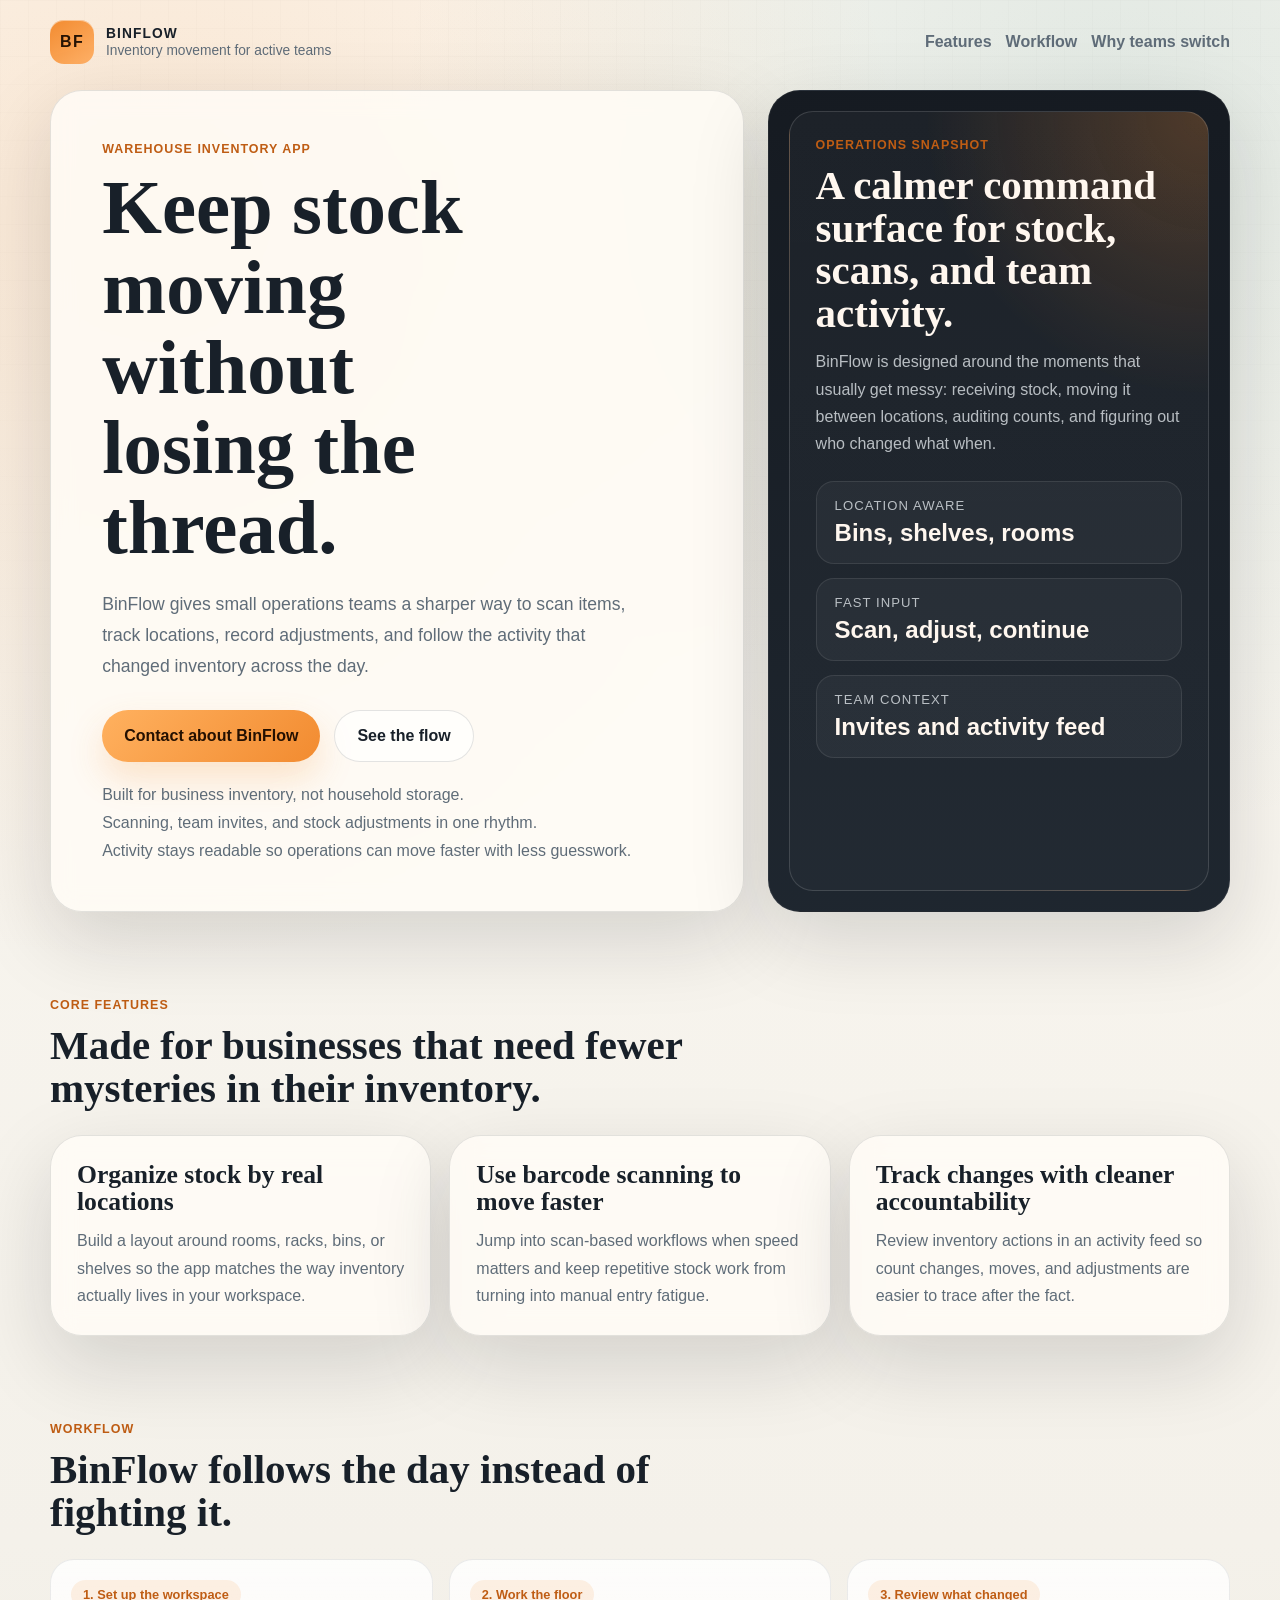
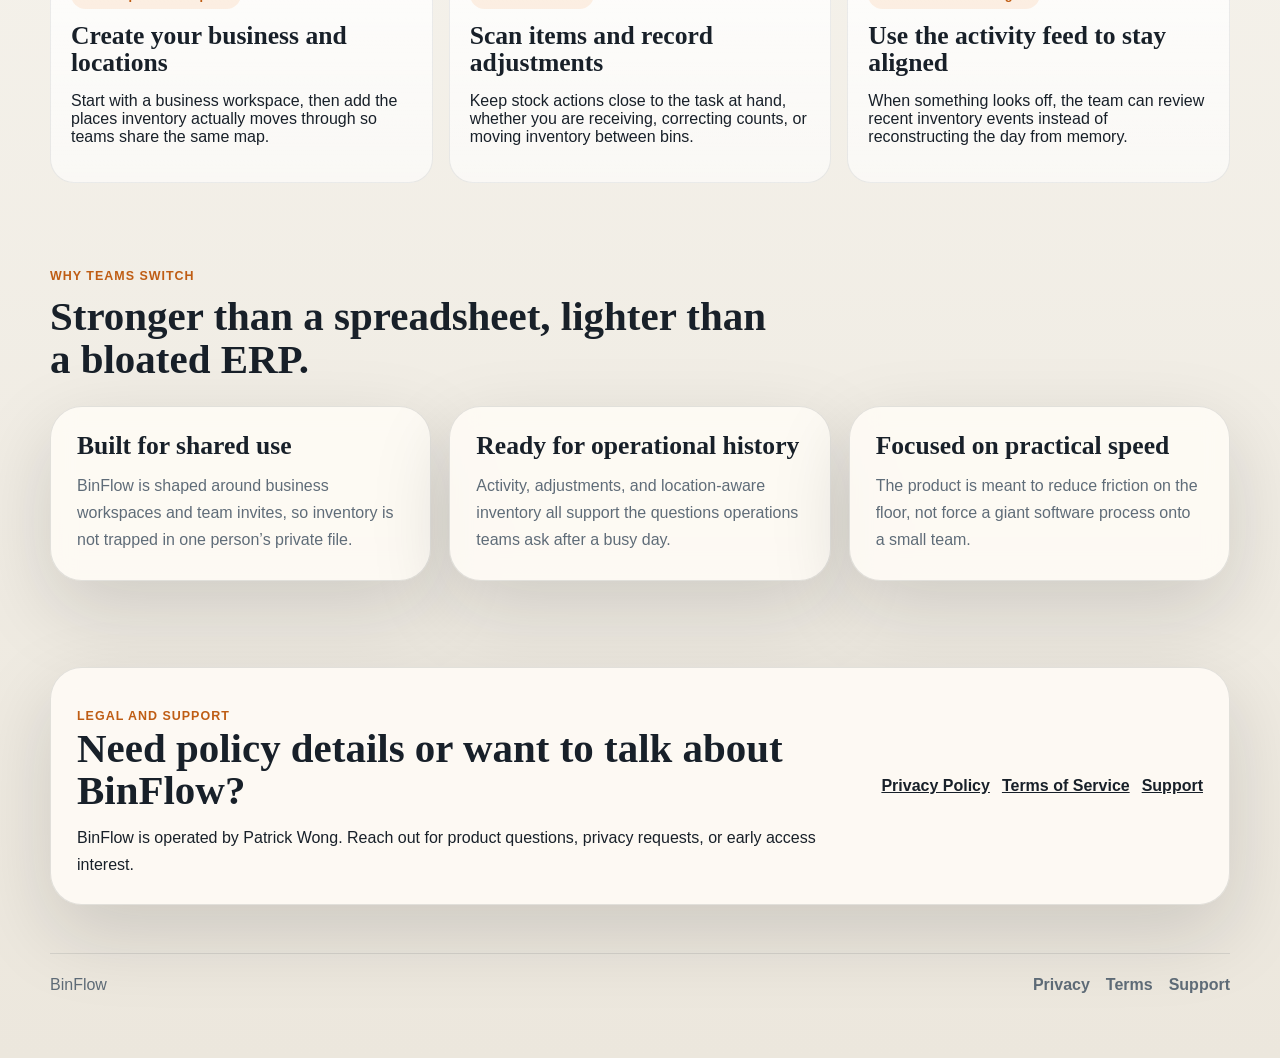
==== binflow/index.html @ 2fee8a96 "Add binflow initial" ====
<!doctype html>
<html lang="en">
  <head>
    <meta charset="utf-8" />
    <meta name="viewport" content="width=device-width, initial-scale=1" />
    <title>BinFlow</title>
    <meta
      name="description"
      content="BinFlow helps small teams track inventory, scan stock, and keep warehouse activity flowing without spreadsheet drift."
    />
    <link rel="stylesheet" href="./styles.css" />
  </head>
  <body>
    <div class="shell">
      <header class="topbar">
        <a class="brand" href="./index.html" aria-label="BinFlow home">
          <span class="brand-mark">BF</span>
          <span class="brand-copy">
            <strong>BinFlow</strong>
            <span>Inventory movement for active teams</span>
          </span>
        </a>

        <nav class="nav" aria-label="Primary">
          <a href="#features">Features</a>
          <a href="#workflow">Workflow</a>
          <a href="#details">Why teams switch</a>
        </nav>
      </header>

      <main>
        <section class="hero">
          <div class="hero-copy">
            <p class="eyebrow">Warehouse inventory app</p>
            <h1>Keep stock moving without losing the thread.</h1>
            <p class="hero-lede">
              BinFlow gives small operations teams a sharper way to scan items,
              track locations, record adjustments, and follow the activity that
              changed inventory across the day.
            </p>

            <div class="hero-actions">
              <a class="button button-primary" href="mailto:zenstow.business@gmail.com?subject=BinFlow%20Interest">
                Contact about BinFlow
              </a>
              <a class="button button-secondary" href="#workflow">See the flow</a>
            </div>

            <ul class="hero-notes">
              <li>Built for business inventory, not household storage.</li>
              <li>Scanning, team invites, and stock adjustments in one rhythm.</li>
              <li>Activity stays readable so operations can move faster with less guesswork.</li>
            </ul>
          </div>

          <aside class="hero-panel">
            <div class="hero-panel-inner">
              <p class="section-kicker">Operations snapshot</p>
              <h2 class="panel-title">A calmer command surface for stock, scans, and team activity.</h2>
              <p class="panel-copy">
                BinFlow is designed around the moments that usually get messy:
                receiving stock, moving it between locations, auditing counts,
                and figuring out who changed what when.
              </p>

              <div class="stats" aria-label="Highlighted capabilities">
                <div class="stat-card">
                  <div class="stat-label">Location aware</div>
                  <div class="stat-value">Bins, shelves, rooms</div>
                </div>
                <div class="stat-card">
                  <div class="stat-label">Fast input</div>
                  <div class="stat-value">Scan, adjust, continue</div>
                </div>
                <div class="stat-card">
                  <div class="stat-label">Team context</div>
                  <div class="stat-value">Invites and activity feed</div>
                </div>
              </div>
            </div>
          </aside>
        </section>

        <section class="section" id="features">
          <div class="section-heading">
            <p class="section-kicker">Core features</p>
            <h2>Made for businesses that need fewer mysteries in their inventory.</h2>
          </div>

          <div class="feature-grid">
            <article class="feature-card">
              <h3>Organize stock by real locations</h3>
              <p>
                Build a layout around rooms, racks, bins, or shelves so the app
                matches the way inventory actually lives in your workspace.
              </p>
            </article>
            <article class="feature-card">
              <h3>Use barcode scanning to move faster</h3>
              <p>
                Jump into scan-based workflows when speed matters and keep
                repetitive stock work from turning into manual entry fatigue.
              </p>
            </article>
            <article class="feature-card">
              <h3>Track changes with cleaner accountability</h3>
              <p>
                Review inventory actions in an activity feed so count changes,
                moves, and adjustments are easier to trace after the fact.
              </p>
            </article>
          </div>
        </section>

        <section class="section" id="workflow">
          <div class="section-heading">
            <p class="section-kicker">Workflow</p>
            <h2>BinFlow follows the day instead of fighting it.</h2>
          </div>

          <div class="flow-strip">
            <article class="flow-step">
              <div class="metric-chip">1. Set up the workspace</div>
              <h3>Create your business and locations</h3>
              <p>
                Start with a business workspace, then add the places inventory
                actually moves through so teams share the same map.
              </p>
            </article>
            <article class="flow-step">
              <div class="metric-chip">2. Work the floor</div>
              <h3>Scan items and record adjustments</h3>
              <p>
                Keep stock actions close to the task at hand, whether you are
                receiving, correcting counts, or moving inventory between bins.
              </p>
            </article>
            <article class="flow-step">
              <div class="metric-chip">3. Review what changed</div>
              <h3>Use the activity feed to stay aligned</h3>
              <p>
                When something looks off, the team can review recent inventory
                events instead of reconstructing the day from memory.
              </p>
            </article>
          </div>
        </section>

        <section class="section" id="details">
          <div class="section-heading">
            <p class="section-kicker">Why teams switch</p>
            <h2>Stronger than a spreadsheet, lighter than a bloated ERP.</h2>
          </div>

          <div class="detail-grid">
            <article class="detail-card">
              <h3>Built for shared use</h3>
              <p>
                BinFlow is shaped around business workspaces and team invites,
                so inventory is not trapped in one person’s private file.
              </p>
            </article>
            <article class="detail-card">
              <h3>Ready for operational history</h3>
              <p>
                Activity, adjustments, and location-aware inventory all support
                the questions operations teams ask after a busy day.
              </p>
            </article>
            <article class="detail-card">
              <h3>Focused on practical speed</h3>
              <p>
                The product is meant to reduce friction on the floor, not force
                a giant software process onto a small team.
              </p>
            </article>
          </div>
        </section>

        <section class="section">
          <div class="legal-card">
            <div>
              <p class="section-kicker">Legal and support</p>
              <h2>Need policy details or want to talk about BinFlow?</h2>
              <p>
                BinFlow is operated by Patrick Wong. Reach out for product
                questions, privacy requests, or early access interest.
              </p>
            </div>
            <div class="legal-links">
              <a href="./privacy-policy.html">Privacy Policy</a>
              <a href="./terms-of-service.html">Terms of Service</a>
              <a href="./support.html">Support</a>
            </div>
          </div>
        </section>
      </main>

      <footer class="footer">
        <span>BinFlow</span>
        <div class="footer-links">
          <a href="./privacy-policy.html">Privacy</a>
          <a href="./terms-of-service.html">Terms</a>
          <a href="./support.html">Support</a>
        </div>
      </footer>
    </div>
  </body>
</html>
---- binflow/styles.css ----
:root {
  --bg: #f4f1ea;
  --paper: rgba(255, 252, 246, 0.86);
  --paper-strong: #fffaf2;
  --panel: #11161d;
  --panel-soft: #1a222b;
  --ink: #182029;
  --muted: #5f6c78;
  --line: rgba(24, 32, 41, 0.12);
  --line-strong: rgba(255, 255, 255, 0.14);
  --signal: #f28b30;
  --signal-deep: #bf5d14;
  --accent: #4f8f8b;
  --glow: rgba(242, 139, 48, 0.22);
  --shadow: 0 28px 80px rgba(17, 22, 29, 0.15);
}

* {
  box-sizing: border-box;
}

html {
  scroll-behavior: smooth;
}

body {
  margin: 0;
  color: var(--ink);
  font-family: "Aptos", "Segoe UI Variable", "Segoe UI", sans-serif;
  background:
    radial-gradient(circle at 12% 8%, rgba(242, 139, 48, 0.16), transparent 28%),
    radial-gradient(circle at 88% 4%, rgba(79, 143, 139, 0.15), transparent 26%),
    linear-gradient(180deg, #fbf8f2 0%, var(--bg) 58%, #ece7dd 100%);
}

body::before {
  content: "";
  position: fixed;
  inset: 0;
  pointer-events: none;
  background-image:
    linear-gradient(rgba(24, 32, 41, 0.025) 1px, transparent 1px),
    linear-gradient(90deg, rgba(24, 32, 41, 0.025) 1px, transparent 1px);
  background-size: 28px 28px;
  mask-image: linear-gradient(180deg, rgba(0, 0, 0, 0.45), transparent 92%);
}

a {
  color: inherit;
}

img {
  display: block;
  max-width: 100%;
}

.shell {
  width: min(1180px, calc(100% - 32px));
  margin: 0 auto;
  padding: 20px 0 64px;
  position: relative;
}

.topbar,
.footer {
  display: flex;
  align-items: center;
  justify-content: space-between;
  gap: 16px;
}

.topbar {
  margin-bottom: 26px;
}

.brand {
  display: inline-flex;
  align-items: center;
  gap: 12px;
  text-decoration: none;
}

.brand-mark {
  display: inline-grid;
  place-items: center;
  width: 44px;
  height: 44px;
  border-radius: 14px;
  background:
    linear-gradient(145deg, var(--signal), #ffb168);
  color: #261304;
  box-shadow: inset 0 1px 0 rgba(255, 255, 255, 0.45);
  font-weight: 800;
  letter-spacing: 0.08em;
}

.brand-copy strong,
.eyebrow,
.metric-label,
.section-kicker {
  text-transform: uppercase;
  letter-spacing: 0.08em;
}

.brand-copy {
  display: grid;
  gap: 2px;
}

.brand-copy strong {
  font-size: 0.86rem;
}

.brand-copy span,
.nav a,
.meta,
.feature-card p,
.detail-card p,
.footer a,
.footer span,
.hero-lede,
.hero-notes li {
  color: var(--muted);
}

.brand-copy span {
  font-size: 0.86rem;
}

.nav {
  display: flex;
  flex-wrap: wrap;
  gap: 14px;
}

.nav a {
  text-decoration: none;
  font-weight: 700;
}

.hero {
  display: grid;
  grid-template-columns: minmax(0, 1.2fr) minmax(320px, 0.8fr);
  gap: 24px;
  align-items: stretch;
}

.hero-copy,
.hero-panel,
.feature-card,
.detail-card,
.legal-card {
  border: 1px solid var(--line);
  border-radius: 32px;
  background: var(--paper);
  backdrop-filter: blur(12px);
  box-shadow: var(--shadow);
}

.hero-copy {
  padding: clamp(28px, 4vw, 52px);
}

.eyebrow,
.section-kicker {
  margin: 0 0 12px;
  font-size: 0.78rem;
  font-weight: 800;
  color: var(--signal-deep);
}

h1,
h2,
h3 {
  margin: 0;
  font-family: "Rockwell", "Georgia", serif;
  line-height: 1.04;
}

h1 {
  max-width: 10ch;
  font-size: clamp(3rem, 6vw, 5.7rem);
}

h2 {
  font-size: clamp(2rem, 3.2vw, 3rem);
}

h3 {
  font-size: clamp(1.3rem, 2vw, 1.8rem);
}

.hero-lede {
  max-width: 54ch;
  margin: 22px 0 0;
  font-size: 1.1rem;
  line-height: 1.75;
}

.hero-actions {
  display: flex;
  flex-wrap: wrap;
  gap: 14px;
  margin-top: 28px;
}

.button {
  display: inline-flex;
  align-items: center;
  justify-content: center;
  min-height: 52px;
  padding: 0 22px;
  border-radius: 999px;
  text-decoration: none;
  font-weight: 800;
}

.button-primary {
  color: #241001;
  background: linear-gradient(135deg, #ffb15f, var(--signal));
  box-shadow: 0 16px 34px var(--glow);
}

.button-secondary {
  border: 1px solid var(--line);
  background: rgba(255, 255, 255, 0.66);
}

.hero-notes {
  display: grid;
  gap: 10px;
  margin: 24px 0 0;
  padding: 0;
  list-style: none;
}

.hero-panel {
  padding: 20px;
  color: #e9eef2;
  background:
    linear-gradient(180deg, rgba(17, 22, 29, 0.98), rgba(26, 34, 43, 0.98));
  border-color: rgba(255, 255, 255, 0.06);
}

.hero-panel-inner {
  height: 100%;
  padding: 26px;
  border-radius: 24px;
  background:
    radial-gradient(circle at top right, rgba(242, 139, 48, 0.24), transparent 32%),
    linear-gradient(180deg, rgba(255, 255, 255, 0.03), rgba(255, 255, 255, 0.02));
  border: 1px solid var(--line-strong);
}

.panel-title,
.stat-value {
  color: #fff7ef;
}

.panel-copy,
.stat-label,
.timeline-item p {
  color: rgba(233, 238, 242, 0.76);
}

.panel-copy {
  margin: 14px 0 0;
  line-height: 1.7;
}

.stats {
  display: grid;
  gap: 14px;
  margin-top: 24px;
}

.stat-card {
  padding: 16px 18px;
  border-radius: 18px;
  background: rgba(255, 255, 255, 0.04);
  border: 1px solid rgba(255, 255, 255, 0.09);
}

.stat-label {
  font-size: 0.82rem;
  text-transform: uppercase;
  letter-spacing: 0.08em;
}

.stat-value {
  margin-top: 6px;
  font-size: 1.5rem;
  font-weight: 800;
}

.section {
  margin-top: 86px;
}

.section-heading {
  max-width: 720px;
  margin-bottom: 26px;
}

.feature-grid,
.detail-grid {
  display: grid;
  grid-template-columns: repeat(3, minmax(0, 1fr));
  gap: 18px;
}

.feature-card,
.detail-card,
.legal-card {
  padding: 26px;
}

.feature-card p,
.detail-card p,
.legal-card p {
  margin: 12px 0 0;
  line-height: 1.7;
}

.flow-strip {
  display: grid;
  grid-template-columns: repeat(3, minmax(0, 1fr));
  gap: 16px;
}

.flow-step {
  padding: 20px;
  border-radius: 24px;
  background: linear-gradient(180deg, rgba(255, 255, 255, 0.82), rgba(255, 255, 255, 0.58));
  border: 1px solid rgba(24, 32, 41, 0.08);
}

.metric-chip {
  display: inline-flex;
  align-items: center;
  gap: 8px;
  margin-bottom: 14px;
  padding: 7px 12px;
  border-radius: 999px;
  background: rgba(242, 139, 48, 0.12);
  color: var(--signal-deep);
  font-size: 0.8rem;
  font-weight: 800;
}

.timeline {
  display: grid;
  gap: 14px;
}

.timeline-item {
  display: grid;
  gap: 6px;
  padding: 16px 18px;
  border-radius: 18px;
  background: rgba(17, 22, 29, 0.045);
}

.timeline-item strong {
  font-size: 1rem;
}

.legal-card {
  display: grid;
  grid-template-columns: minmax(0, 1fr) auto;
  gap: 24px;
  align-items: center;
}

.legal-links {
  display: flex;
  flex-wrap: wrap;
  gap: 12px;
}

.legal-links a {
  font-weight: 800;
}

.footer {
  margin-top: 48px;
  padding-top: 22px;
  border-top: 1px solid rgba(24, 32, 41, 0.1);
  flex-wrap: wrap;
}

.footer-links {
  display: flex;
  flex-wrap: wrap;
  gap: 16px;
}

.footer a {
  text-decoration: none;
  font-weight: 700;
}

.legal-shell {
  width: min(920px, calc(100% - 32px));
  margin: 32px auto 64px;
}

.legal-page {
  padding: clamp(24px, 4vw, 44px);
  border-radius: 28px;
  border: 1px solid var(--line);
  background: var(--paper);
  box-shadow: var(--shadow);
}

.legal-page .brand {
  margin-bottom: 28px;
}

.legal-page p,
.legal-page li {
  line-height: 1.7;
}

.legal-page ul {
  padding-left: 22px;
}

.notice,
.contact {
  margin-top: 22px;
  padding: 16px 18px;
  border-radius: 18px;
  border: 1px solid rgba(24, 32, 41, 0.09);
  background: rgba(255, 255, 255, 0.6);
}

@media (max-width: 960px) {
  .hero,
  .feature-grid,
  .detail-grid,
  .flow-strip,
  .legal-card {
    grid-template-columns: 1fr;
  }

  .hero-copy,
  .hero-panel {
    padding: 28px;
  }
}

@media (max-width: 640px) {
  .shell {
    width: min(100% - 20px, 1180px);
    padding-top: 14px;
  }

  .topbar,
  .footer {
    align-items: flex-start;
    flex-direction: column;
  }

  .hero-copy,
  .hero-panel,
  .feature-card,
  .detail-card,
  .legal-card,
  .legal-page {
    border-radius: 24px;
  }
}
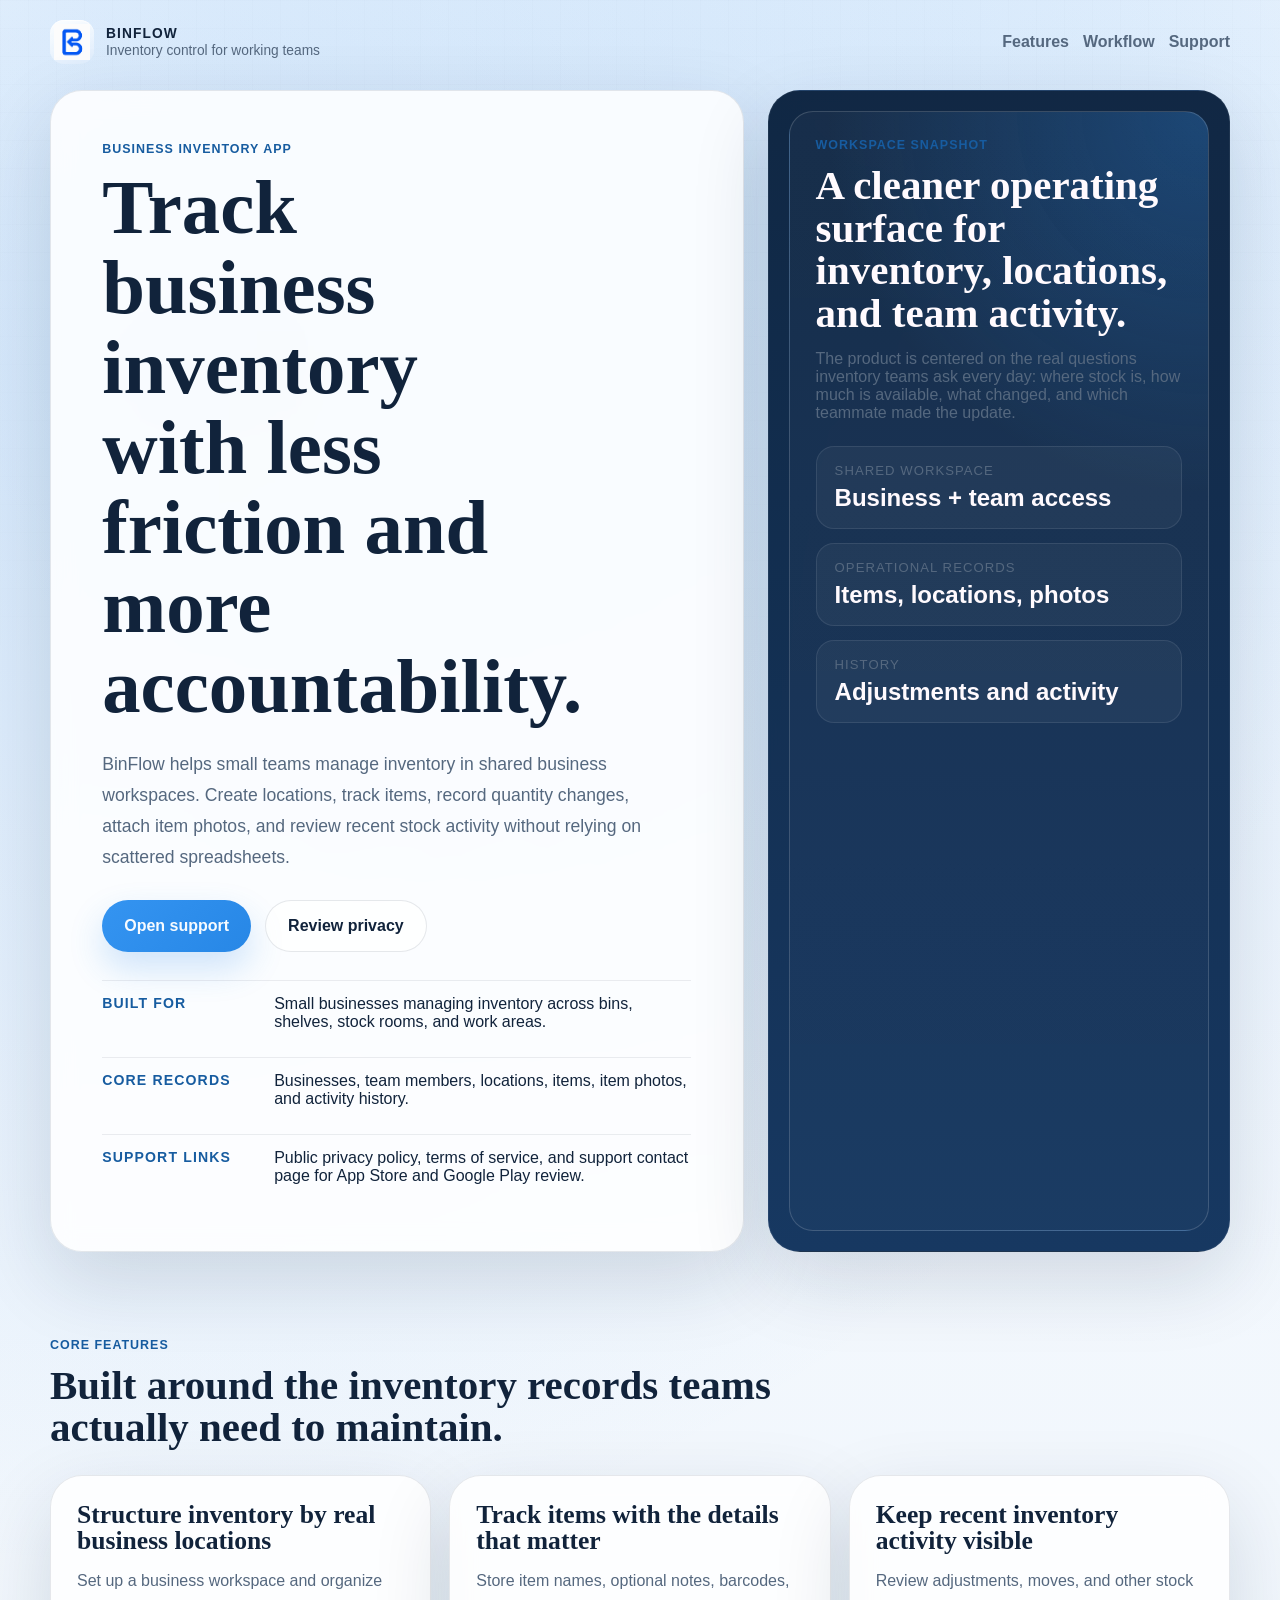
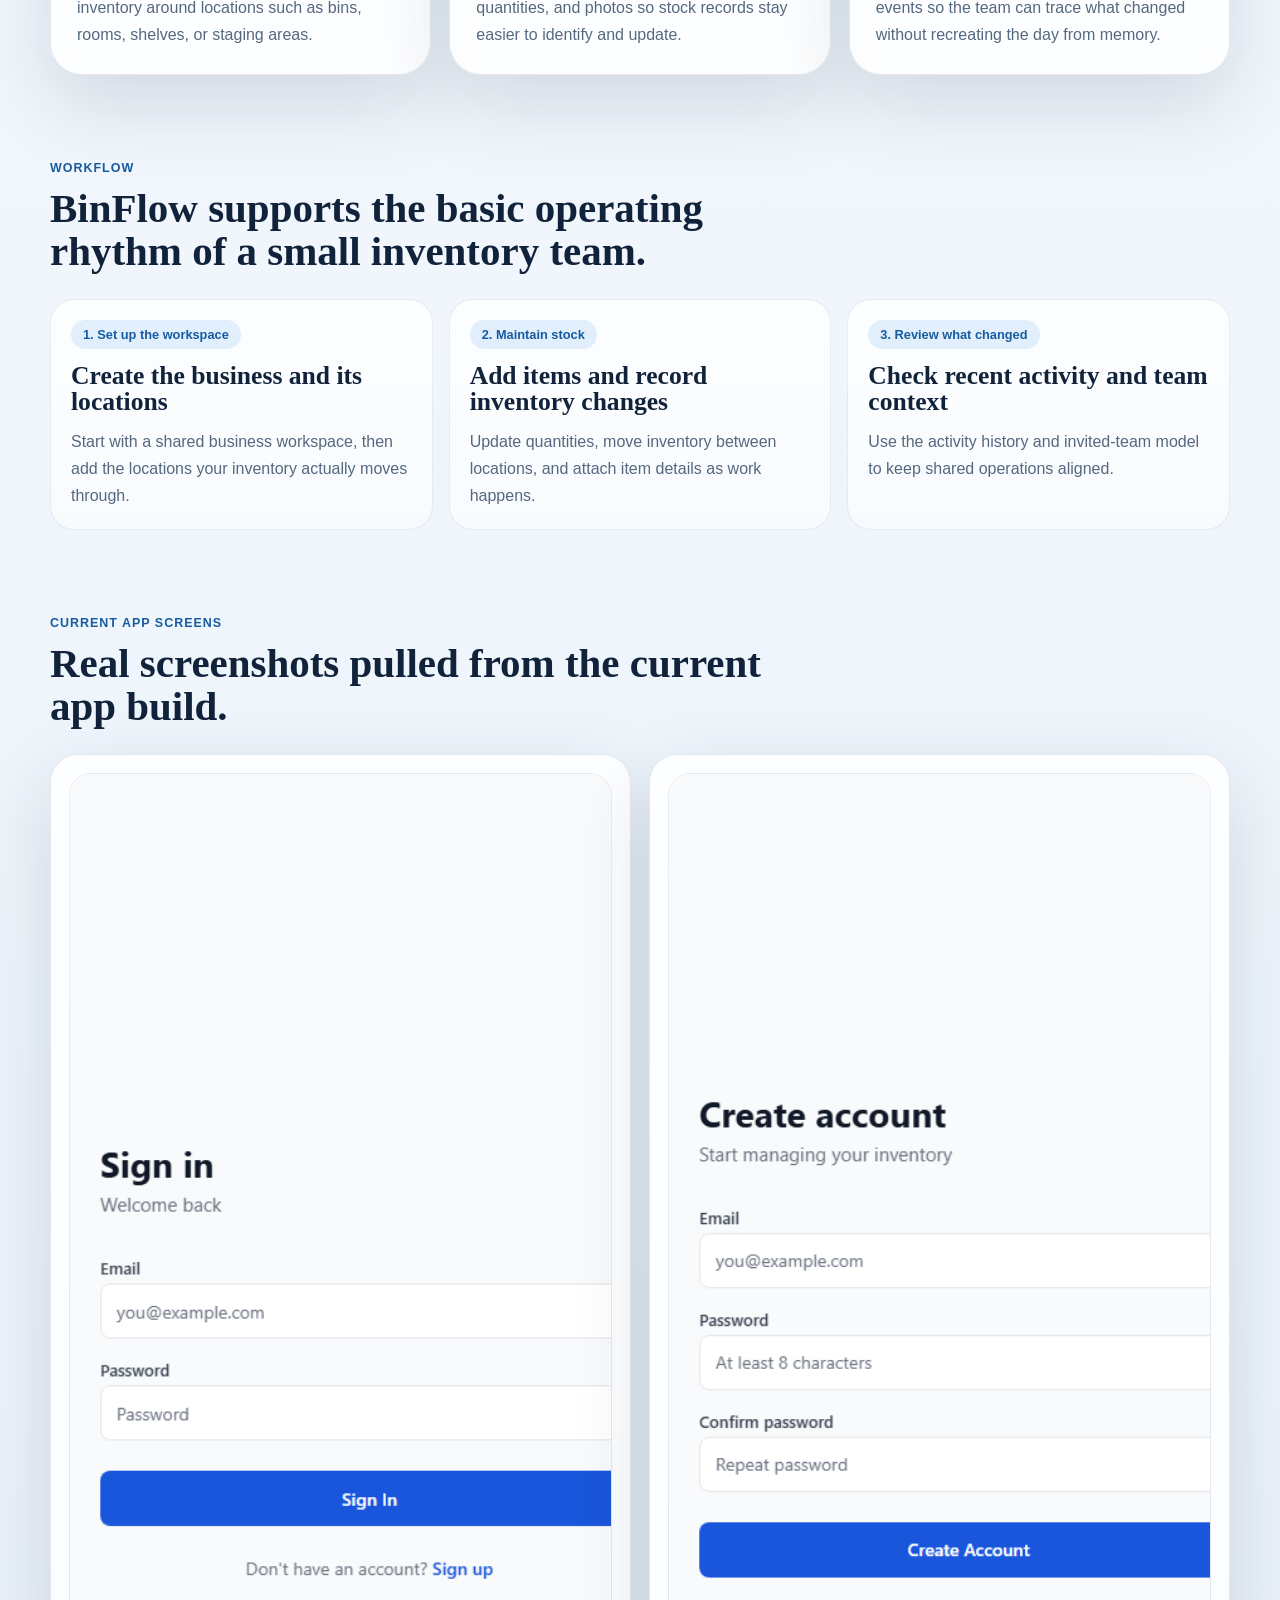
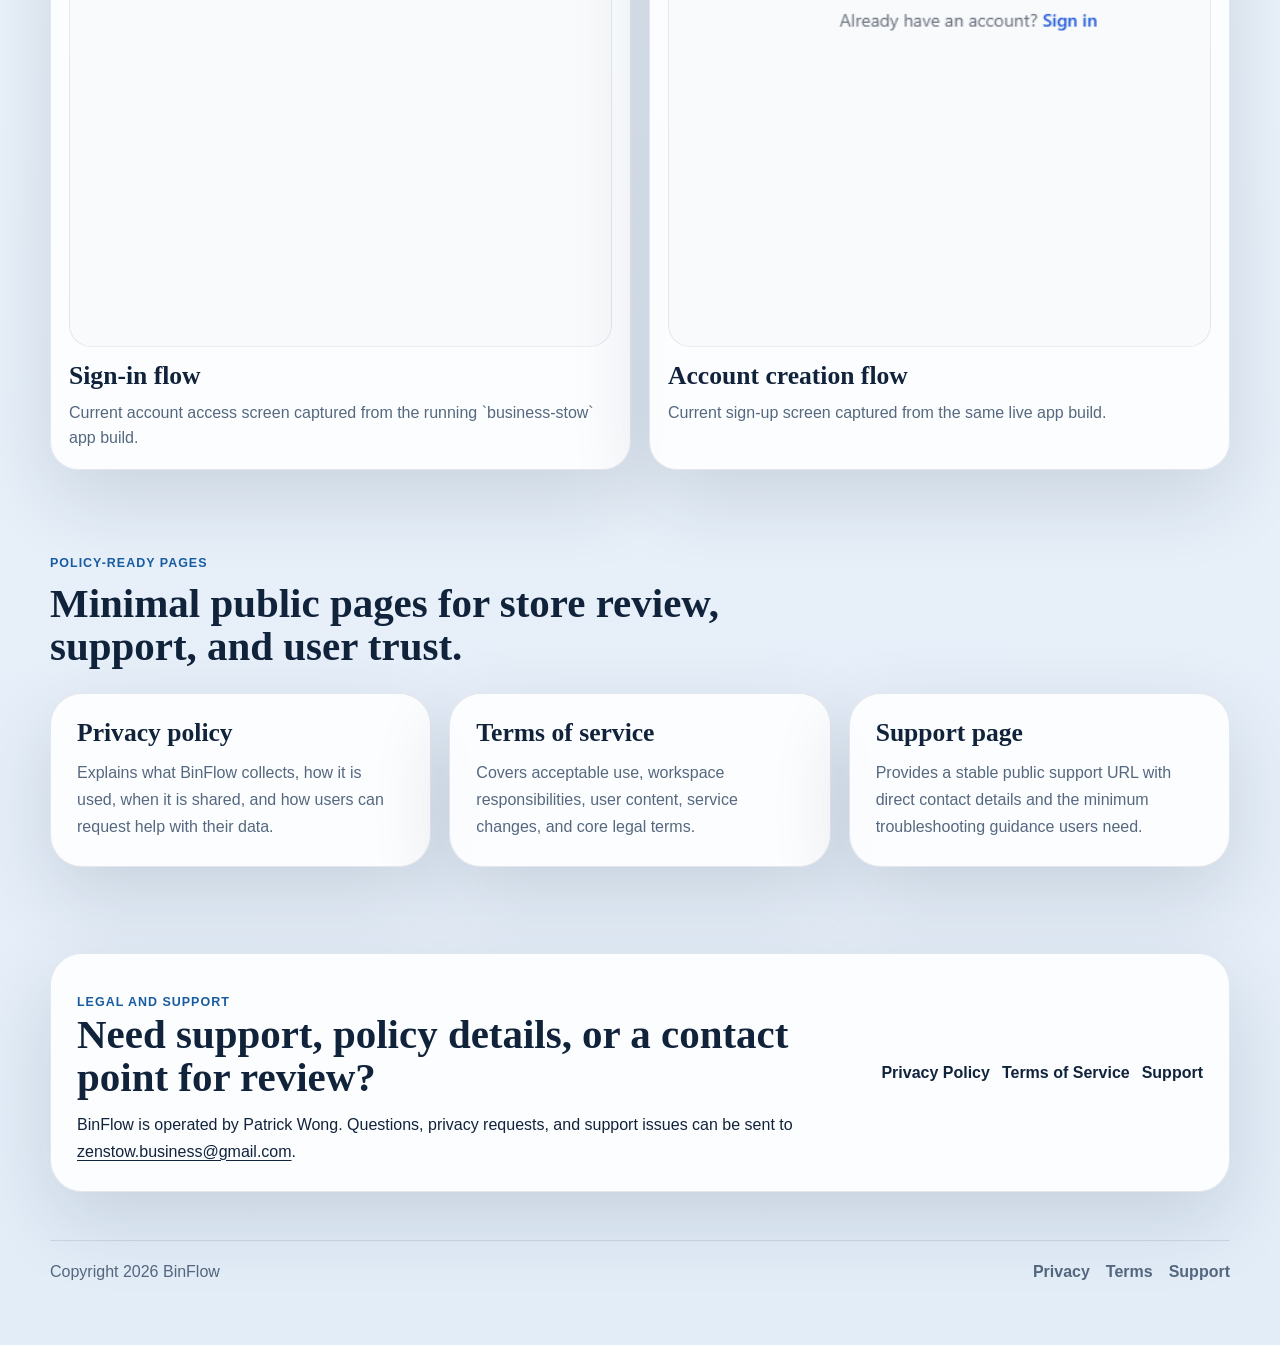
==== commit 98e03bd5: "binflow app added" ====
--- a/binflow/index.html
+++ b/binflow/index.html
@@ -3,78 +3,89 @@
   <head>
     <meta charset="utf-8" />
     <meta name="viewport" content="width=device-width, initial-scale=1" />
-    <title>BinFlow</title>
+    <title>BinFlow | Business Inventory Control</title>
     <meta
       name="description"
-      content="BinFlow helps small teams track inventory, scan stock, and keep warehouse activity flowing without spreadsheet drift."
+      content="BinFlow helps small businesses organize inventory, locations, team access, and stock activity in one clear workspace."
     />
+    <link rel="icon" type="image/png" href="../assets/branding/binflow/favicon.png" />
     <link rel="stylesheet" href="./styles.css" />
   </head>
   <body>
     <div class="shell">
       <header class="topbar">
         <a class="brand" href="./index.html" aria-label="BinFlow home">
-          <span class="brand-mark">BF</span>
+          <span class="brand-mark">
+            <img src="../assets/branding/binflow/icon.png" alt="BinFlow icon" />
+          </span>
           <span class="brand-copy">
             <strong>BinFlow</strong>
-            <span>Inventory movement for active teams</span>
+            <span>Inventory control for working teams</span>
           </span>
         </a>
 
         <nav class="nav" aria-label="Primary">
           <a href="#features">Features</a>
           <a href="#workflow">Workflow</a>
-          <a href="#details">Why teams switch</a>
+          <a href="#support">Support</a>
         </nav>
       </header>
 
       <main>
         <section class="hero">
           <div class="hero-copy">
-            <p class="eyebrow">Warehouse inventory app</p>
-            <h1>Keep stock moving without losing the thread.</h1>
+            <p class="eyebrow">Business inventory app</p>
+            <h1>Track business inventory with less friction and more accountability.</h1>
             <p class="hero-lede">
-              BinFlow gives small operations teams a sharper way to scan items,
-              track locations, record adjustments, and follow the activity that
-              changed inventory across the day.
+              BinFlow helps small teams manage inventory in shared business
+              workspaces. Create locations, track items, record quantity
+              changes, attach item photos, and review recent stock activity
+              without relying on scattered spreadsheets.
             </p>
 
             <div class="hero-actions">
-              <a class="button button-primary" href="mailto:zenstow.business@gmail.com?subject=BinFlow%20Interest">
-                Contact about BinFlow
-              </a>
-              <a class="button button-secondary" href="#workflow">See the flow</a>
-            </div>
-
-            <ul class="hero-notes">
-              <li>Built for business inventory, not household storage.</li>
-              <li>Scanning, team invites, and stock adjustments in one rhythm.</li>
-              <li>Activity stays readable so operations can move faster with less guesswork.</li>
-            </ul>
+              <a class="button button-primary" href="./support.html">Open support</a>
+              <a class="button button-secondary" href="./privacy-policy.html">Review privacy</a>
+            </div>
+
+            <div class="hero-summary" aria-label="BinFlow summary">
+              <div class="summary-row">
+                <strong>Built for</strong>
+                <span>Small businesses managing inventory across bins, shelves, stock rooms, and work areas.</span>
+              </div>
+              <div class="summary-row">
+                <strong>Core records</strong>
+                <span>Businesses, team members, locations, items, item photos, and activity history.</span>
+              </div>
+              <div class="summary-row">
+                <strong>Support links</strong>
+                <span>Public privacy policy, terms of service, and support contact page for App Store and Google Play review.</span>
+              </div>
+            </div>
           </div>
 
           <aside class="hero-panel">
             <div class="hero-panel-inner">
-              <p class="section-kicker">Operations snapshot</p>
-              <h2 class="panel-title">A calmer command surface for stock, scans, and team activity.</h2>
+              <p class="section-kicker">Workspace snapshot</p>
+              <h2 class="panel-title">A cleaner operating surface for inventory, locations, and team activity.</h2>
               <p class="panel-copy">
-                BinFlow is designed around the moments that usually get messy:
-                receiving stock, moving it between locations, auditing counts,
-                and figuring out who changed what when.
+                The product is centered on the real questions inventory teams
+                ask every day: where stock is, how much is available, what
+                changed, and which teammate made the update.
               </p>
 
               <div class="stats" aria-label="Highlighted capabilities">
                 <div class="stat-card">
-                  <div class="stat-label">Location aware</div>
-                  <div class="stat-value">Bins, shelves, rooms</div>
+                  <div class="stat-label">Shared workspace</div>
+                  <div class="stat-value">Business + team access</div>
                 </div>
                 <div class="stat-card">
-                  <div class="stat-label">Fast input</div>
-                  <div class="stat-value">Scan, adjust, continue</div>
+                  <div class="stat-label">Operational records</div>
+                  <div class="stat-value">Items, locations, photos</div>
                 </div>
                 <div class="stat-card">
-                  <div class="stat-label">Team context</div>
-                  <div class="stat-value">Invites and activity feed</div>
+                  <div class="stat-label">History</div>
+                  <div class="stat-value">Adjustments and activity</div>
                 </div>
               </div>
             </div>
@@ -84,29 +95,29 @@
         <section class="section" id="features">
           <div class="section-heading">
             <p class="section-kicker">Core features</p>
-            <h2>Made for businesses that need fewer mysteries in their inventory.</h2>
+            <h2>Built around the inventory records teams actually need to maintain.</h2>
           </div>
 
           <div class="feature-grid">
             <article class="feature-card">
-              <h3>Organize stock by real locations</h3>
-              <p>
-                Build a layout around rooms, racks, bins, or shelves so the app
-                matches the way inventory actually lives in your workspace.
+              <h3>Structure inventory by real business locations</h3>
+              <p>
+                Set up a business workspace and organize inventory around
+                locations such as bins, rooms, shelves, or staging areas.
               </p>
             </article>
             <article class="feature-card">
-              <h3>Use barcode scanning to move faster</h3>
-              <p>
-                Jump into scan-based workflows when speed matters and keep
-                repetitive stock work from turning into manual entry fatigue.
+              <h3>Track items with the details that matter</h3>
+              <p>
+                Store item names, optional notes, barcodes, quantities, and
+                photos so stock records stay easier to identify and update.
               </p>
             </article>
             <article class="feature-card">
-              <h3>Track changes with cleaner accountability</h3>
-              <p>
-                Review inventory actions in an activity feed so count changes,
-                moves, and adjustments are easier to trace after the fact.
+              <h3>Keep recent inventory activity visible</h3>
+              <p>
+                Review adjustments, moves, and other stock events so the team
+                can trace what changed without recreating the day from memory.
               </p>
             </article>
           </div>
@@ -115,76 +126,106 @@
         <section class="section" id="workflow">
           <div class="section-heading">
             <p class="section-kicker">Workflow</p>
-            <h2>BinFlow follows the day instead of fighting it.</h2>
+            <h2>BinFlow supports the basic operating rhythm of a small inventory team.</h2>
           </div>
 
           <div class="flow-strip">
             <article class="flow-step">
               <div class="metric-chip">1. Set up the workspace</div>
-              <h3>Create your business and locations</h3>
-              <p>
-                Start with a business workspace, then add the places inventory
-                actually moves through so teams share the same map.
+              <h3>Create the business and its locations</h3>
+              <p>
+                Start with a shared business workspace, then add the locations
+                your inventory actually moves through.
               </p>
             </article>
             <article class="flow-step">
-              <div class="metric-chip">2. Work the floor</div>
-              <h3>Scan items and record adjustments</h3>
-              <p>
-                Keep stock actions close to the task at hand, whether you are
-                receiving, correcting counts, or moving inventory between bins.
+              <div class="metric-chip">2. Maintain stock</div>
+              <h3>Add items and record inventory changes</h3>
+              <p>
+                Update quantities, move inventory between locations, and attach
+                item details as work happens.
               </p>
             </article>
             <article class="flow-step">
               <div class="metric-chip">3. Review what changed</div>
-              <h3>Use the activity feed to stay aligned</h3>
-              <p>
-                When something looks off, the team can review recent inventory
-                events instead of reconstructing the day from memory.
-              </p>
-            </article>
-          </div>
-        </section>
-
-        <section class="section" id="details">
-          <div class="section-heading">
-            <p class="section-kicker">Why teams switch</p>
-            <h2>Stronger than a spreadsheet, lighter than a bloated ERP.</h2>
+              <h3>Check recent activity and team context</h3>
+              <p>
+                Use the activity history and invited-team model to keep shared
+                operations aligned.
+              </p>
+            </article>
+          </div>
+        </section>
+
+        <section class="section">
+          <div class="section-heading">
+            <p class="section-kicker">Current App Screens</p>
+            <h2>Real screenshots pulled from the current app build.</h2>
+          </div>
+
+          <div class="shot-grid">
+            <article class="shot-card">
+              <div class="shot-frame">
+                <img src="../assets/branding/binflow/screens/sign-in.png" alt="BinFlow sign-in screen" />
+              </div>
+              <h3>Sign-in flow</h3>
+              <p>
+                Current account access screen captured from the running
+                `business-stow` app build.
+              </p>
+            </article>
+            <article class="shot-card">
+              <div class="shot-frame">
+                <img src="../assets/branding/binflow/screens/sign-up.png" alt="BinFlow account creation screen" />
+              </div>
+              <h3>Account creation flow</h3>
+              <p>
+                Current sign-up screen captured from the same live app build.
+              </p>
+            </article>
+          </div>
+        </section>
+
+        <section class="section">
+          <div class="section-heading">
+            <p class="section-kicker">Policy-ready pages</p>
+            <h2>Minimal public pages for store review, support, and user trust.</h2>
           </div>
 
           <div class="detail-grid">
             <article class="detail-card">
-              <h3>Built for shared use</h3>
-              <p>
-                BinFlow is shaped around business workspaces and team invites,
-                so inventory is not trapped in one person’s private file.
+              <h3>Privacy policy</h3>
+              <p>
+                Explains what BinFlow collects, how it is used, when it is
+                shared, and how users can request help with their data.
               </p>
             </article>
             <article class="detail-card">
-              <h3>Ready for operational history</h3>
-              <p>
-                Activity, adjustments, and location-aware inventory all support
-                the questions operations teams ask after a busy day.
+              <h3>Terms of service</h3>
+              <p>
+                Covers acceptable use, workspace responsibilities, user content,
+                service changes, and core legal terms.
               </p>
             </article>
             <article class="detail-card">
-              <h3>Focused on practical speed</h3>
-              <p>
-                The product is meant to reduce friction on the floor, not force
-                a giant software process onto a small team.
-              </p>
-            </article>
-          </div>
-        </section>
-
-        <section class="section">
+              <h3>Support page</h3>
+              <p>
+                Provides a stable public support URL with direct contact details
+                and the minimum troubleshooting guidance users need.
+              </p>
+            </article>
+          </div>
+        </section>
+
+        <section class="section" id="support">
           <div class="legal-card">
             <div>
               <p class="section-kicker">Legal and support</p>
-              <h2>Need policy details or want to talk about BinFlow?</h2>
-              <p>
-                BinFlow is operated by Patrick Wong. Reach out for product
-                questions, privacy requests, or early access interest.
+              <h2>Need support, policy details, or a contact point for review?</h2>
+              <p>
+                BinFlow is operated by Patrick Wong. Questions, privacy
+                requests, and support issues can be sent to
+                <a href="mailto:zenstow.business@gmail.com">zenstow.business@gmail.com</a>.
               </p>
             </div>
             <div class="legal-links">
@@ -197,7 +238,7 @@
       </main>
 
       <footer class="footer">
-        <span>BinFlow</span>
+        <span>Copyright 2026 BinFlow</span>
         <div class="footer-links">
           <a href="./privacy-policy.html">Privacy</a>
           <a href="./terms-of-service.html">Terms</a>
--- a/binflow/styles.css
+++ b/binflow/styles.css
@@ -1,18 +1,18 @@
 :root {
-  --bg: #f4f1ea;
-  --paper: rgba(255, 252, 246, 0.86);
-  --paper-strong: #fffaf2;
-  --panel: #11161d;
-  --panel-soft: #1a222b;
-  --ink: #182029;
-  --muted: #5f6c78;
-  --line: rgba(24, 32, 41, 0.12);
-  --line-strong: rgba(255, 255, 255, 0.14);
-  --signal: #f28b30;
-  --signal-deep: #bf5d14;
-  --accent: #4f8f8b;
-  --glow: rgba(242, 139, 48, 0.22);
-  --shadow: 0 28px 80px rgba(17, 22, 29, 0.15);
+  --bg: #edf4fb;
+  --paper: rgba(255, 255, 255, 0.86);
+  --paper-strong: #ffffff;
+  --panel: #0c2340;
+  --panel-soft: #12345e;
+  --ink: #11233b;
+  --muted: #55687f;
+  --line: rgba(17, 35, 59, 0.1);
+  --line-strong: rgba(255, 255, 255, 0.16);
+  --signal: #2787e6;
+  --signal-deep: #175ca0;
+  --accent: #7fb9f1;
+  --glow: rgba(39, 135, 230, 0.22);
+  --shadow: 0 28px 80px rgba(12, 35, 64, 0.14);
 }
 
 * {
@@ -28,9 +28,9 @@
   color: var(--ink);
   font-family: "Aptos", "Segoe UI Variable", "Segoe UI", sans-serif;
   background:
-    radial-gradient(circle at 12% 8%, rgba(242, 139, 48, 0.16), transparent 28%),
-    radial-gradient(circle at 88% 4%, rgba(79, 143, 139, 0.15), transparent 26%),
-    linear-gradient(180deg, #fbf8f2 0%, var(--bg) 58%, #ece7dd 100%);
+    radial-gradient(circle at 12% 8%, rgba(39, 135, 230, 0.18), transparent 28%),
+    radial-gradient(circle at 88% 4%, rgba(127, 185, 241, 0.22), transparent 26%),
+    linear-gradient(180deg, #f8fbff 0%, var(--bg) 58%, #e3edf8 100%);
 }
 
 body::before {
@@ -39,14 +39,15 @@
   inset: 0;
   pointer-events: none;
   background-image:
-    linear-gradient(rgba(24, 32, 41, 0.025) 1px, transparent 1px),
-    linear-gradient(90deg, rgba(24, 32, 41, 0.025) 1px, transparent 1px);
+    linear-gradient(rgba(17, 35, 59, 0.02) 1px, transparent 1px),
+    linear-gradient(90deg, rgba(17, 35, 59, 0.02) 1px, transparent 1px);
   background-size: 28px 28px;
   mask-image: linear-gradient(180deg, rgba(0, 0, 0, 0.45), transparent 92%);
 }
 
 a {
   color: inherit;
+  text-underline-offset: 0.18em;
 }
 
 img {
@@ -81,22 +82,25 @@
 }
 
 .brand-mark {
-  display: inline-grid;
-  place-items: center;
+  display: inline-flex;
+  align-items: center;
+  justify-content: center;
   width: 44px;
   height: 44px;
+  padding: 4px;
   border-radius: 14px;
-  background:
-    linear-gradient(145deg, var(--signal), #ffb168);
-  color: #261304;
-  box-shadow: inset 0 1px 0 rgba(255, 255, 255, 0.45);
-  font-weight: 800;
-  letter-spacing: 0.08em;
+  background: linear-gradient(160deg, rgba(255, 255, 255, 0.92), rgba(221, 236, 252, 0.9));
+  box-shadow: inset 0 1px 0 rgba(255, 255, 255, 0.65);
+}
+
+.brand-mark img {
+  width: 100%;
+  height: 100%;
+  object-fit: contain;
 }
 
 .brand-copy strong,
 .eyebrow,
-.metric-label,
 .section-kicker {
   text-transform: uppercase;
   letter-spacing: 0.08em;
@@ -119,7 +123,10 @@
 .footer a,
 .footer span,
 .hero-lede,
-.hero-notes li {
+.panel-copy,
+.stat-label,
+.legal-page p,
+.legal-page li {
   color: var(--muted);
 }
 
@@ -133,7 +140,9 @@
   gap: 14px;
 }
 
-.nav a {
+.nav a,
+.legal-links a,
+.footer a {
   text-decoration: none;
   font-weight: 700;
 }
@@ -178,8 +187,8 @@
 }
 
 h1 {
-  max-width: 10ch;
-  font-size: clamp(3rem, 6vw, 5.7rem);
+  max-width: 12ch;
+  font-size: clamp(3rem, 6vw, 5.4rem);
 }
 
 h2 {
@@ -191,7 +200,7 @@
 }
 
 .hero-lede {
-  max-width: 54ch;
+  max-width: 58ch;
   margin: 22px 0 0;
   font-size: 1.1rem;
   line-height: 1.75;
@@ -216,8 +225,8 @@
 }
 
 .button-primary {
-  color: #241001;
-  background: linear-gradient(135deg, #ffb15f, var(--signal));
+  color: #f7fbff;
+  background: linear-gradient(135deg, #3494f1, var(--signal));
   box-shadow: 0 16px 34px var(--glow);
 }
 
@@ -226,19 +235,10 @@
   background: rgba(255, 255, 255, 0.66);
 }
 
-.hero-notes {
-  display: grid;
-  gap: 10px;
-  margin: 24px 0 0;
-  padding: 0;
-  list-style: none;
-}
-
 .hero-panel {
   padding: 20px;
   color: #e9eef2;
-  background:
-    linear-gradient(180deg, rgba(17, 22, 29, 0.98), rgba(26, 34, 43, 0.98));
+  background: linear-gradient(180deg, rgba(12, 35, 64, 0.98), rgba(18, 52, 94, 0.98));
   border-color: rgba(255, 255, 255, 0.06);
 }
 
@@ -247,25 +247,14 @@
   padding: 26px;
   border-radius: 24px;
   background:
-    radial-gradient(circle at top right, rgba(242, 139, 48, 0.24), transparent 32%),
+    radial-gradient(circle at top right, rgba(39, 135, 230, 0.28), transparent 32%),
     linear-gradient(180deg, rgba(255, 255, 255, 0.03), rgba(255, 255, 255, 0.02));
   border: 1px solid var(--line-strong);
 }
 
 .panel-title,
 .stat-value {
-  color: #fff7ef;
-}
-
-.panel-copy,
-.stat-label,
-.timeline-item p {
-  color: rgba(233, 238, 242, 0.76);
-}
-
-.panel-copy {
-  margin: 14px 0 0;
-  line-height: 1.7;
+  color: #fffafe;
 }
 
 .stats {
@@ -298,12 +287,13 @@
 }
 
 .section-heading {
-  max-width: 720px;
+  max-width: 760px;
   margin-bottom: 26px;
 }
 
 .feature-grid,
-.detail-grid {
+.detail-grid,
+.shot-grid {
   display: grid;
   grid-template-columns: repeat(3, minmax(0, 1fr));
   gap: 18px;
@@ -313,6 +303,40 @@
 .detail-card,
 .legal-card {
   padding: 26px;
+}
+
+.shot-grid {
+  grid-template-columns: repeat(2, minmax(0, 1fr));
+}
+
+.shot-card {
+  padding: 18px;
+  border: 1px solid var(--line);
+  border-radius: 28px;
+  background: var(--paper);
+  box-shadow: var(--shadow);
+}
+
+.shot-frame {
+  overflow: hidden;
+  border-radius: 22px;
+  border: 1px solid rgba(17, 35, 59, 0.08);
+  background: linear-gradient(180deg, #ffffff, #f2f7fd);
+}
+
+.shot-frame img {
+  width: 100%;
+  height: auto;
+}
+
+.shot-card h3 {
+  margin-top: 16px;
+}
+
+.shot-card p {
+  margin: 10px 0 0;
+  color: var(--muted);
+  line-height: 1.6;
 }
 
 .feature-card p,
@@ -332,7 +356,13 @@
   padding: 20px;
   border-radius: 24px;
   background: linear-gradient(180deg, rgba(255, 255, 255, 0.82), rgba(255, 255, 255, 0.58));
-  border: 1px solid rgba(24, 32, 41, 0.08);
+  border: 1px solid rgba(17, 35, 59, 0.08);
+}
+
+.flow-step p {
+  margin: 12px 0 0;
+  line-height: 1.7;
+  color: var(--muted);
 }
 
 .metric-chip {
@@ -342,27 +372,10 @@
   margin-bottom: 14px;
   padding: 7px 12px;
   border-radius: 999px;
-  background: rgba(242, 139, 48, 0.12);
+  background: rgba(39, 135, 230, 0.12);
   color: var(--signal-deep);
   font-size: 0.8rem;
   font-weight: 800;
-}
-
-.timeline {
-  display: grid;
-  gap: 14px;
-}
-
-.timeline-item {
-  display: grid;
-  gap: 6px;
-  padding: 16px 18px;
-  border-radius: 18px;
-  background: rgba(17, 22, 29, 0.045);
-}
-
-.timeline-item strong {
-  font-size: 1rem;
 }
 
 .legal-card {
@@ -378,14 +391,36 @@
   gap: 12px;
 }
 
-.legal-links a {
-  font-weight: 800;
+.hero-summary,
+.support-list,
+.legal-page nav {
+  display: grid;
+  gap: 12px;
+}
+
+.hero-summary {
+  margin-top: 28px;
+}
+
+.summary-row {
+  display: grid;
+  grid-template-columns: 160px 1fr;
+  gap: 12px;
+  padding: 14px 0;
+  border-top: 1px solid rgba(17, 35, 59, 0.08);
+}
+
+.summary-row strong {
+  font-size: 0.88rem;
+  text-transform: uppercase;
+  letter-spacing: 0.08em;
+  color: var(--signal-deep);
 }
 
 .footer {
   margin-top: 48px;
   padding-top: 22px;
-  border-top: 1px solid rgba(24, 32, 41, 0.1);
+  border-top: 1px solid rgba(17, 35, 59, 0.1);
   flex-wrap: wrap;
 }
 
@@ -393,11 +428,6 @@
   display: flex;
   flex-wrap: wrap;
   gap: 16px;
-}
-
-.footer a {
-  text-decoration: none;
-  font-weight: 700;
 }
 
 .legal-shell {
@@ -417,13 +447,17 @@
   margin-bottom: 28px;
 }
 
-.legal-page p,
-.legal-page li {
-  line-height: 1.7;
-}
-
 .legal-page ul {
   padding-left: 22px;
+}
+
+.legal-page h2 {
+  margin-top: 28px;
+  font-size: clamp(1.25rem, 2vw, 1.55rem);
+}
+
+.legal-page .meta {
+  margin-top: 8px;
 }
 
 .notice,
@@ -431,7 +465,7 @@
   margin-top: 22px;
   padding: 16px 18px;
   border-radius: 18px;
-  border: 1px solid rgba(24, 32, 41, 0.09);
+  border: 1px solid rgba(17, 35, 59, 0.09);
   background: rgba(255, 255, 255, 0.6);
 }
 
@@ -439,6 +473,7 @@
   .hero,
   .feature-grid,
   .detail-grid,
+  .shot-grid,
   .flow-strip,
   .legal-card {
     grid-template-columns: 1fr;
@@ -447,6 +482,13 @@
   .hero-copy,
   .hero-panel {
     padding: 28px;
+  }
+}
+
+@media (max-width: 720px) {
+  .summary-row {
+    grid-template-columns: 1fr;
+    gap: 6px;
   }
 }
 
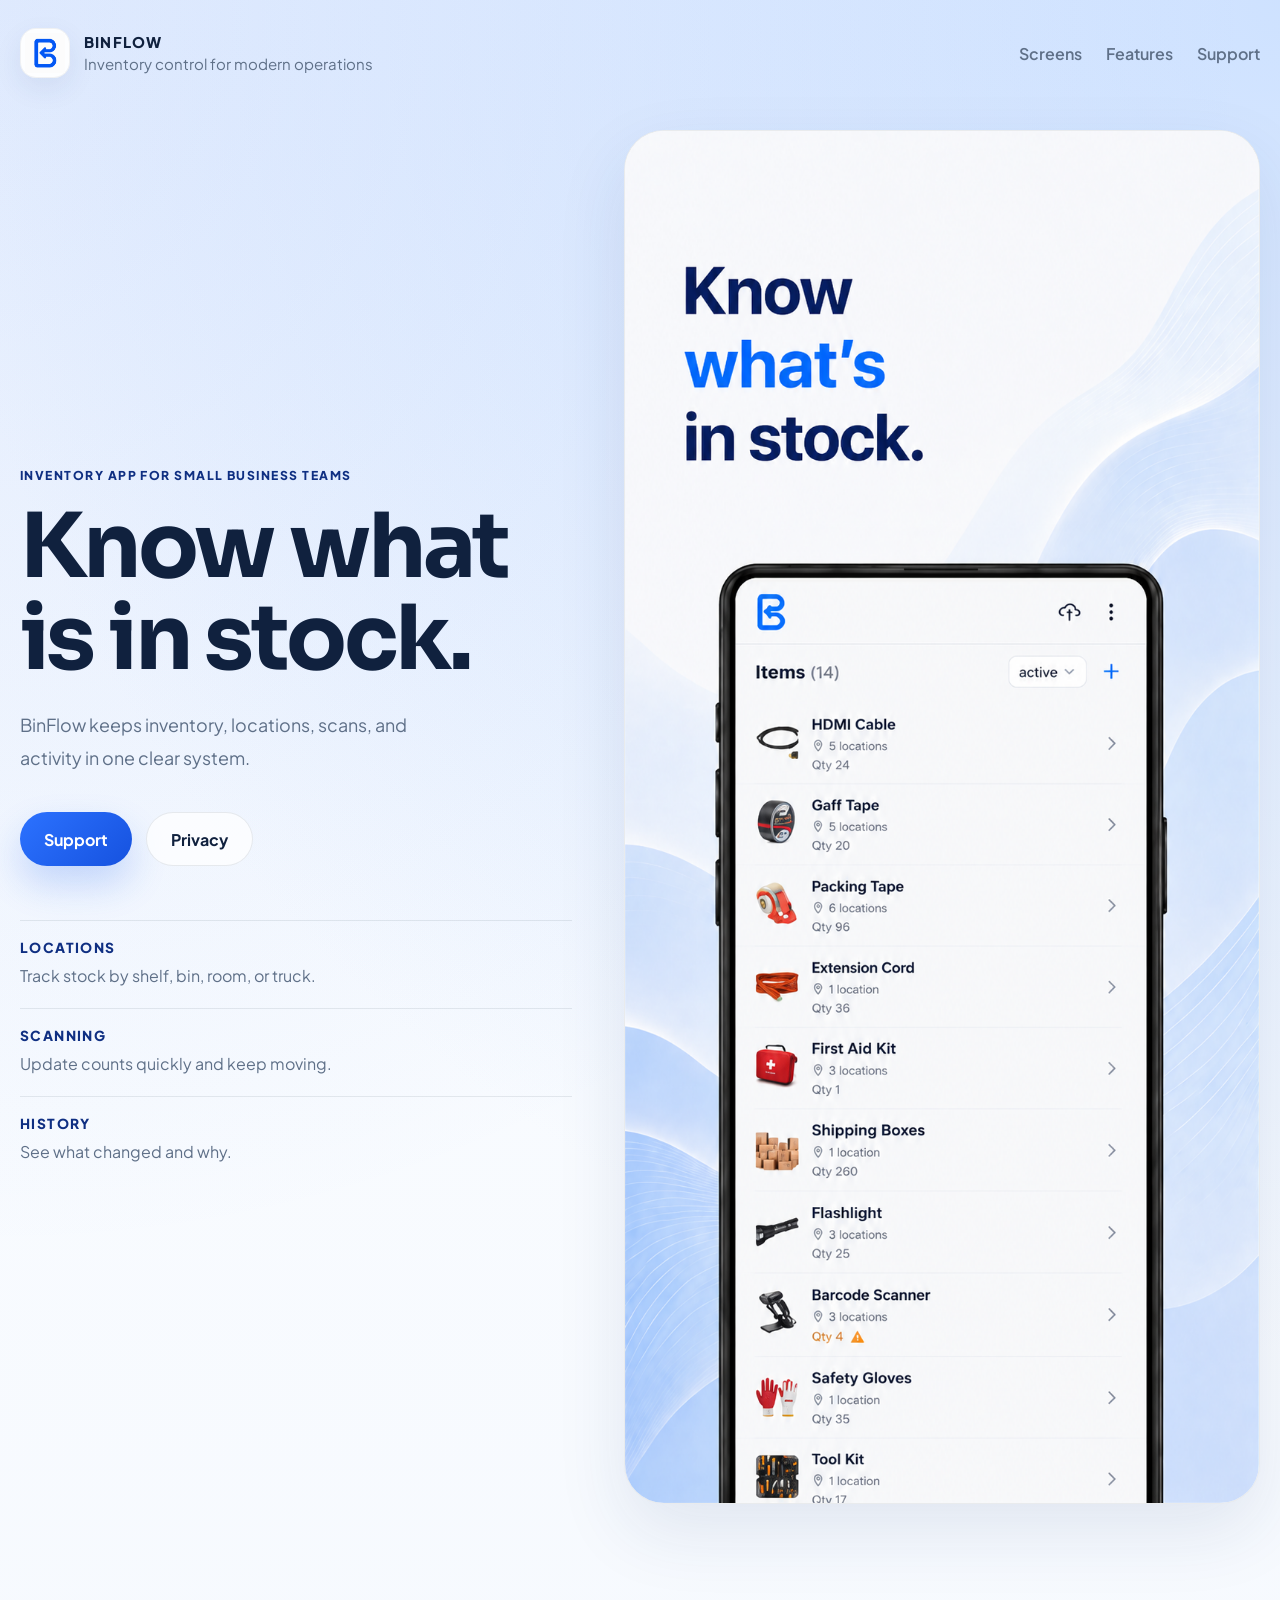
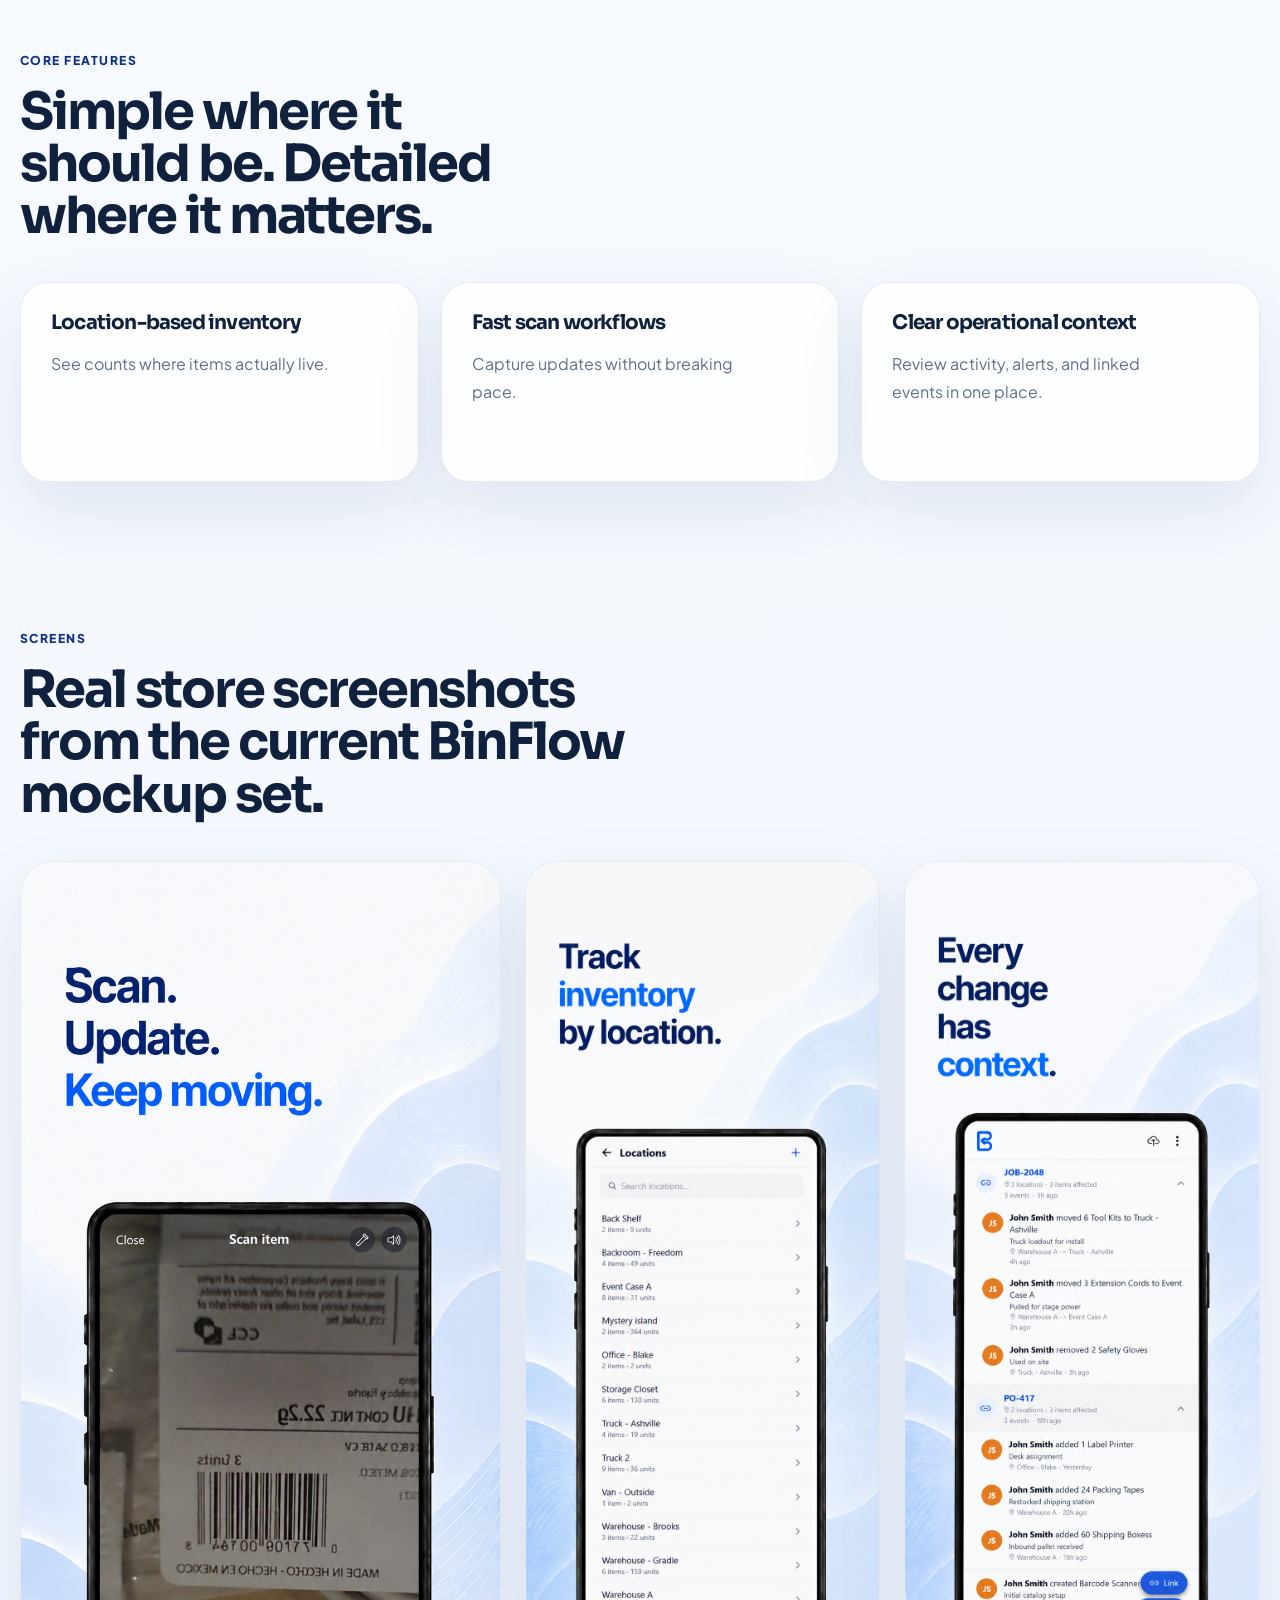
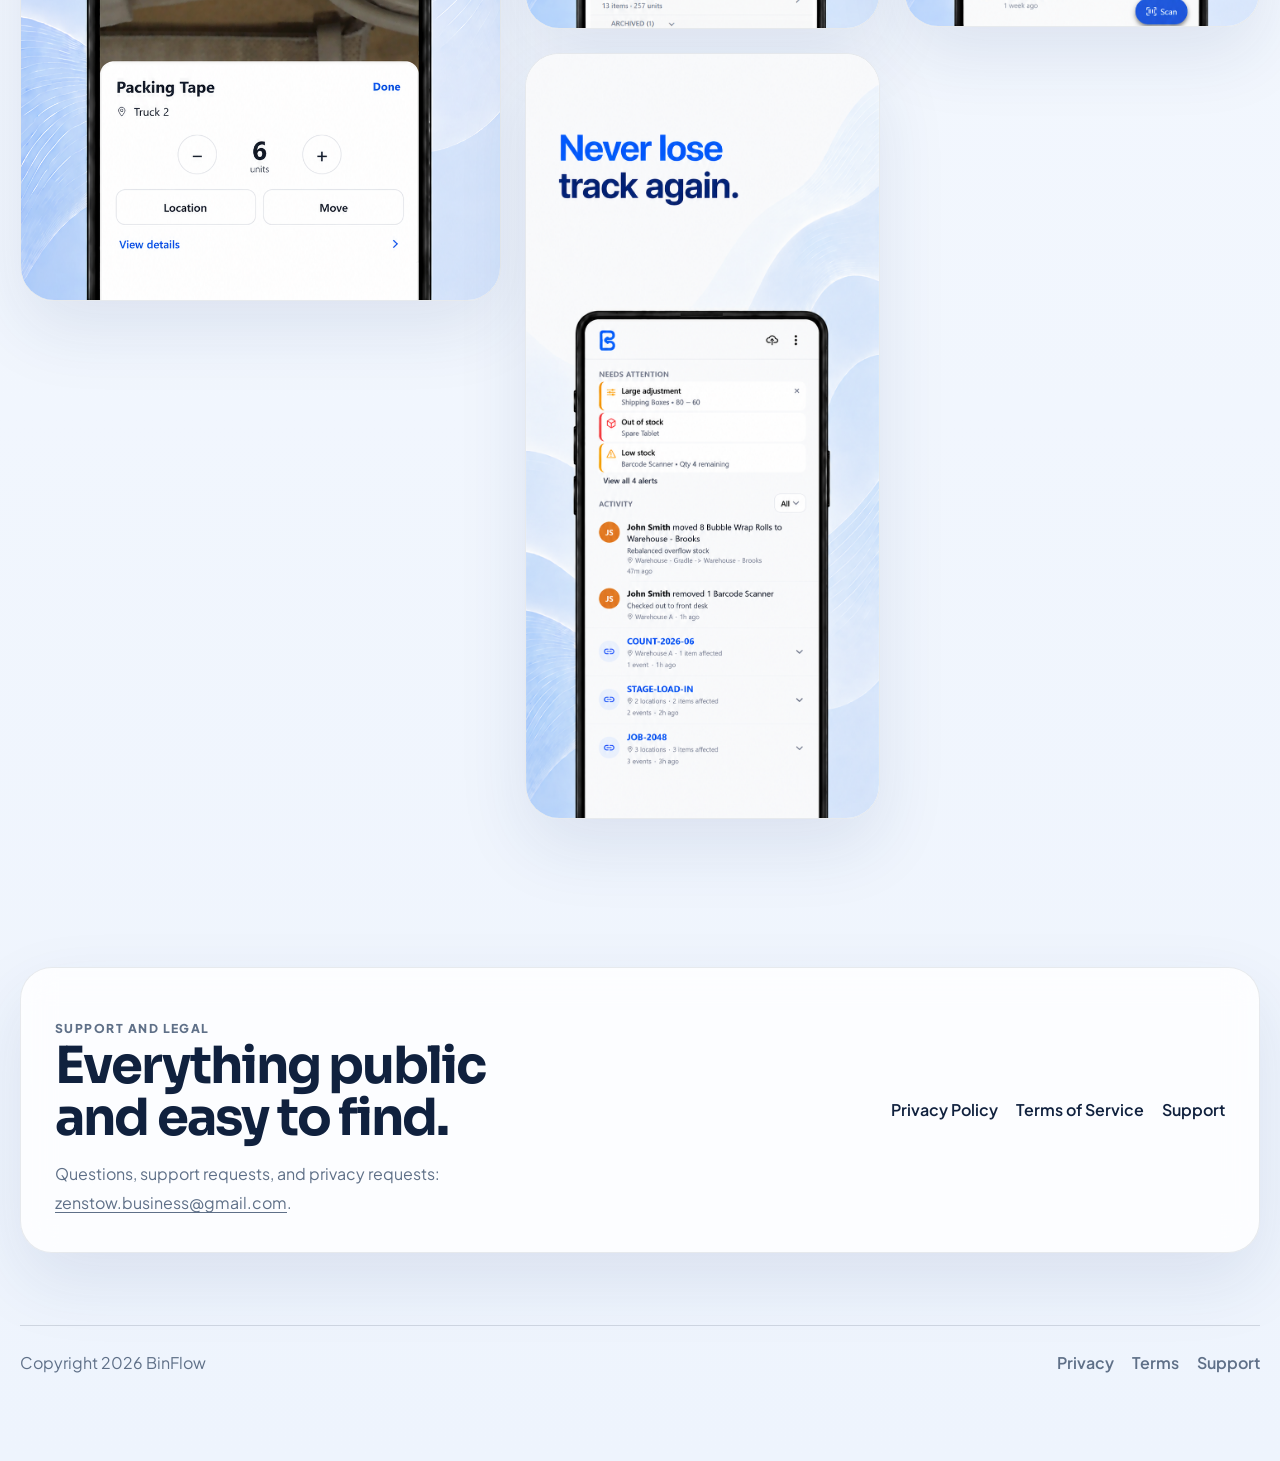
==== commit d1822fa8: "Binflow updates" ====
--- a/binflow/index.html
+++ b/binflow/index.html
@@ -6,7 +6,7 @@
     <title>BinFlow | Business Inventory Control</title>
     <meta
       name="description"
-      content="BinFlow helps small businesses organize inventory, locations, team access, and stock activity in one clear workspace."
+      content="BinFlow helps small businesses track inventory, scan updates, and keep location-based stock records clear."
     />
     <link rel="icon" type="image/png" href="../assets/branding/binflow/favicon.png" />
     <link rel="stylesheet" href="./styles.css" />
@@ -20,13 +20,13 @@
           </span>
           <span class="brand-copy">
             <strong>BinFlow</strong>
-            <span>Inventory control for working teams</span>
+            <span>Inventory control for modern operations</span>
           </span>
         </a>
 
         <nav class="nav" aria-label="Primary">
+          <a href="#gallery">Screens</a>
           <a href="#features">Features</a>
-          <a href="#workflow">Workflow</a>
           <a href="#support">Support</a>
         </nav>
       </header>
@@ -34,185 +34,96 @@
       <main>
         <section class="hero">
           <div class="hero-copy">
-            <p class="eyebrow">Business inventory app</p>
-            <h1>Track business inventory with less friction and more accountability.</h1>
+            <p class="eyebrow">Inventory app for small business teams</p>
+            <h1>Know what is in stock.</h1>
             <p class="hero-lede">
-              BinFlow helps small teams manage inventory in shared business
-              workspaces. Create locations, track items, record quantity
-              changes, attach item photos, and review recent stock activity
-              without relying on scattered spreadsheets.
+              BinFlow keeps inventory, locations, scans, and activity in one
+              clear system.
             </p>
 
             <div class="hero-actions">
-              <a class="button button-primary" href="./support.html">Open support</a>
-              <a class="button button-secondary" href="./privacy-policy.html">Review privacy</a>
+              <a class="button button-primary" href="./support.html">Support</a>
+              <a class="button button-secondary" href="./privacy-policy.html">Privacy</a>
             </div>
 
-            <div class="hero-summary" aria-label="BinFlow summary">
-              <div class="summary-row">
-                <strong>Built for</strong>
-                <span>Small businesses managing inventory across bins, shelves, stock rooms, and work areas.</span>
+            <div class="hero-points" aria-label="BinFlow highlights">
+              <div class="hero-point">
+                <strong>Locations</strong>
+                <span>Track stock by shelf, bin, room, or truck.</span>
               </div>
-              <div class="summary-row">
-                <strong>Core records</strong>
-                <span>Businesses, team members, locations, items, item photos, and activity history.</span>
+              <div class="hero-point">
+                <strong>Scanning</strong>
+                <span>Update counts quickly and keep moving.</span>
               </div>
-              <div class="summary-row">
-                <strong>Support links</strong>
-                <span>Public privacy policy, terms of service, and support contact page for App Store and Google Play review.</span>
+              <div class="hero-point">
+                <strong>History</strong>
+                <span>See what changed and why.</span>
               </div>
             </div>
           </div>
 
-          <aside class="hero-panel">
-            <div class="hero-panel-inner">
-              <p class="section-kicker">Workspace snapshot</p>
-              <h2 class="panel-title">A cleaner operating surface for inventory, locations, and team activity.</h2>
-              <p class="panel-copy">
-                The product is centered on the real questions inventory teams
-                ask every day: where stock is, how much is available, what
-                changed, and which teammate made the update.
-              </p>
-
-              <div class="stats" aria-label="Highlighted capabilities">
-                <div class="stat-card">
-                  <div class="stat-label">Shared workspace</div>
-                  <div class="stat-value">Business + team access</div>
-                </div>
-                <div class="stat-card">
-                  <div class="stat-label">Operational records</div>
-                  <div class="stat-value">Items, locations, photos</div>
-                </div>
-                <div class="stat-card">
-                  <div class="stat-label">History</div>
-                  <div class="stat-value">Adjustments and activity</div>
-                </div>
-              </div>
+          <aside class="hero-visual">
+            <div class="screen-card">
+              <img
+                src="../assets/branding/binflow/screens/know-1.png"
+                alt="BinFlow items screen showing current inventory"
+              />
             </div>
           </aside>
         </section>
 
         <section class="section" id="features">
           <div class="section-heading">
-            <p class="section-kicker">Core features</p>
-            <h2>Built around the inventory records teams actually need to maintain.</h2>
+            <p class="section-kicker">Core Features</p>
+            <h2>Simple where it should be. Detailed where it matters.</h2>
           </div>
 
           <div class="feature-grid">
             <article class="feature-card">
-              <h3>Structure inventory by real business locations</h3>
-              <p>
-                Set up a business workspace and organize inventory around
-                locations such as bins, rooms, shelves, or staging areas.
-              </p>
+              <h3>Location-based inventory</h3>
+              <p>See counts where items actually live.</p>
             </article>
             <article class="feature-card">
-              <h3>Track items with the details that matter</h3>
-              <p>
-                Store item names, optional notes, barcodes, quantities, and
-                photos so stock records stay easier to identify and update.
-              </p>
+              <h3>Fast scan workflows</h3>
+              <p>Capture updates without breaking pace.</p>
             </article>
             <article class="feature-card">
-              <h3>Keep recent inventory activity visible</h3>
-              <p>
-                Review adjustments, moves, and other stock events so the team
-                can trace what changed without recreating the day from memory.
-              </p>
+              <h3>Clear operational context</h3>
+              <p>Review activity, alerts, and linked events in one place.</p>
             </article>
           </div>
         </section>
 
-        <section class="section" id="workflow">
-          <div class="section-heading">
-            <p class="section-kicker">Workflow</p>
-            <h2>BinFlow supports the basic operating rhythm of a small inventory team.</h2>
+        <section class="section" id="gallery">
+          <div class="section-heading section-heading-wide">
+            <p class="section-kicker">Screens</p>
+            <h2>Real store screenshots from the current BinFlow mockup set.</h2>
           </div>
 
-          <div class="flow-strip">
-            <article class="flow-step">
-              <div class="metric-chip">1. Set up the workspace</div>
-              <h3>Create the business and its locations</h3>
-              <p>
-                Start with a shared business workspace, then add the locations
-                your inventory actually moves through.
-              </p>
+          <div class="gallery-grid">
+            <article class="gallery-card gallery-card-large">
+              <img
+                src="../assets/branding/binflow/screens/scan-2.png"
+                alt="BinFlow scan workflow screen"
+              />
             </article>
-            <article class="flow-step">
-              <div class="metric-chip">2. Maintain stock</div>
-              <h3>Add items and record inventory changes</h3>
-              <p>
-                Update quantities, move inventory between locations, and attach
-                item details as work happens.
-              </p>
+            <article class="gallery-card">
+              <img
+                src="../assets/branding/binflow/screens/track-3.png"
+                alt="BinFlow locations screen"
+              />
             </article>
-            <article class="flow-step">
-              <div class="metric-chip">3. Review what changed</div>
-              <h3>Check recent activity and team context</h3>
-              <p>
-                Use the activity history and invited-team model to keep shared
-                operations aligned.
-              </p>
+            <article class="gallery-card">
+              <img
+                src="../assets/branding/binflow/screens/context-4.png"
+                alt="BinFlow grouped activity context screen"
+              />
             </article>
-          </div>
-        </section>
-
-        <section class="section">
-          <div class="section-heading">
-            <p class="section-kicker">Current App Screens</p>
-            <h2>Real screenshots pulled from the current app build.</h2>
-          </div>
-
-          <div class="shot-grid">
-            <article class="shot-card">
-              <div class="shot-frame">
-                <img src="../assets/branding/binflow/screens/sign-in.png" alt="BinFlow sign-in screen" />
-              </div>
-              <h3>Sign-in flow</h3>
-              <p>
-                Current account access screen captured from the running
-                `business-stow` app build.
-              </p>
-            </article>
-            <article class="shot-card">
-              <div class="shot-frame">
-                <img src="../assets/branding/binflow/screens/sign-up.png" alt="BinFlow account creation screen" />
-              </div>
-              <h3>Account creation flow</h3>
-              <p>
-                Current sign-up screen captured from the same live app build.
-              </p>
-            </article>
-          </div>
-        </section>
-
-        <section class="section">
-          <div class="section-heading">
-            <p class="section-kicker">Policy-ready pages</p>
-            <h2>Minimal public pages for store review, support, and user trust.</h2>
-          </div>
-
-          <div class="detail-grid">
-            <article class="detail-card">
-              <h3>Privacy policy</h3>
-              <p>
-                Explains what BinFlow collects, how it is used, when it is
-                shared, and how users can request help with their data.
-              </p>
-            </article>
-            <article class="detail-card">
-              <h3>Terms of service</h3>
-              <p>
-                Covers acceptable use, workspace responsibilities, user content,
-                service changes, and core legal terms.
-              </p>
-            </article>
-            <article class="detail-card">
-              <h3>Support page</h3>
-              <p>
-                Provides a stable public support URL with direct contact details
-                and the minimum troubleshooting guidance users need.
-              </p>
+            <article class="gallery-card">
+              <img
+                src="../assets/branding/binflow/screens/never-5.png"
+                alt="BinFlow attention and activity screen"
+              />
             </article>
           </div>
         </section>
@@ -220,11 +131,10 @@
         <section class="section" id="support">
           <div class="legal-card">
             <div>
-              <p class="section-kicker">Legal and support</p>
-              <h2>Need support, policy details, or a contact point for review?</h2>
+              <p class="section-kicker">Support and Legal</p>
+              <h2>Everything public and easy to find.</h2>
               <p>
-                BinFlow is operated by Patrick Wong. Questions, privacy
-                requests, and support issues can be sent to
+                Questions, support requests, and privacy requests:
                 <a href="mailto:zenstow.business@gmail.com">zenstow.business@gmail.com</a>.
               </p>
             </div>
--- a/binflow/styles.css
+++ b/binflow/styles.css
@@ -1,18 +1,17 @@
+@import url("https://fonts.googleapis.com/css2?family=Plus+Jakarta+Sans:wght@400;500;600;700;800&family=Sora:wght@500;600;700&display=swap");
+
 :root {
-  --bg: #edf4fb;
-  --paper: rgba(255, 255, 255, 0.86);
-  --paper-strong: #ffffff;
-  --panel: #0c2340;
-  --panel-soft: #12345e;
-  --ink: #11233b;
-  --muted: #55687f;
-  --line: rgba(17, 35, 59, 0.1);
-  --line-strong: rgba(255, 255, 255, 0.16);
-  --signal: #2787e6;
-  --signal-deep: #175ca0;
-  --accent: #7fb9f1;
-  --glow: rgba(39, 135, 230, 0.22);
-  --shadow: 0 28px 80px rgba(12, 35, 64, 0.14);
+  --bg: #f4f8fe;
+  --surface: rgba(255, 255, 255, 0.82);
+  --surface-strong: #ffffff;
+  --ink: #10213e;
+  --muted: #5f7088;
+  --line: rgba(16, 33, 62, 0.09);
+  --line-strong: rgba(16, 33, 62, 0.14);
+  --blue: #2166f3;
+  --blue-deep: #0f2f82;
+  --blue-soft: #dce9ff;
+  --shadow: 0 28px 70px rgba(33, 61, 118, 0.1);
 }
 
 * {
@@ -26,23 +25,11 @@
 body {
   margin: 0;
   color: var(--ink);
-  font-family: "Aptos", "Segoe UI Variable", "Segoe UI", sans-serif;
+  font-family: "Plus Jakarta Sans", "Segoe UI", sans-serif;
   background:
-    radial-gradient(circle at 12% 8%, rgba(39, 135, 230, 0.18), transparent 28%),
-    radial-gradient(circle at 88% 4%, rgba(127, 185, 241, 0.22), transparent 26%),
-    linear-gradient(180deg, #f8fbff 0%, var(--bg) 58%, #e3edf8 100%);
-}
-
-body::before {
-  content: "";
-  position: fixed;
-  inset: 0;
-  pointer-events: none;
-  background-image:
-    linear-gradient(rgba(17, 35, 59, 0.02) 1px, transparent 1px),
-    linear-gradient(90deg, rgba(17, 35, 59, 0.02) 1px, transparent 1px);
-  background-size: 28px 28px;
-  mask-image: linear-gradient(180deg, rgba(0, 0, 0, 0.45), transparent 92%);
+    radial-gradient(circle at top left, rgba(33, 102, 243, 0.12), transparent 26%),
+    radial-gradient(circle at top right, rgba(187, 214, 255, 0.7), transparent 28%),
+    linear-gradient(180deg, #fbfdff 0%, var(--bg) 55%, #eef4fd 100%);
 }
 
 a {
@@ -56,10 +43,9 @@
 }
 
 .shell {
-  width: min(1180px, calc(100% - 32px));
+  width: min(1240px, calc(100% - 40px));
   margin: 0 auto;
-  padding: 20px 0 64px;
-  position: relative;
+  padding: 28px 0 88px;
 }
 
 .topbar,
@@ -67,17 +53,17 @@
   display: flex;
   align-items: center;
   justify-content: space-between;
-  gap: 16px;
+  gap: 20px;
 }
 
 .topbar {
-  margin-bottom: 26px;
+  margin-bottom: 52px;
 }
 
 .brand {
   display: inline-flex;
   align-items: center;
-  gap: 12px;
+  gap: 14px;
   text-decoration: none;
 }
 
@@ -85,12 +71,13 @@
   display: inline-flex;
   align-items: center;
   justify-content: center;
-  width: 44px;
-  height: 44px;
+  width: 50px;
+  height: 50px;
   padding: 4px;
-  border-radius: 14px;
-  background: linear-gradient(160deg, rgba(255, 255, 255, 0.92), rgba(221, 236, 252, 0.9));
-  box-shadow: inset 0 1px 0 rgba(255, 255, 255, 0.65);
+  border-radius: 16px;
+  background: rgba(255, 255, 255, 0.94);
+  border: 1px solid rgba(16, 33, 62, 0.06);
+  box-shadow: 0 10px 28px rgba(33, 61, 118, 0.08);
 }
 
 .brand-mark img {
@@ -99,417 +86,352 @@
   object-fit: contain;
 }
 
-.brand-copy strong,
+.brand-copy {
+  display: grid;
+  gap: 3px;
+}
+
+.brand-copy strong {
+  font-size: 0.92rem;
+  font-weight: 800;
+  letter-spacing: 0.08em;
+  text-transform: uppercase;
+}
+
+.brand-copy span,
+.nav a,
+.hero-lede,
+.feature-card p,
+.legal-card p,
+.footer,
+.legal-page p,
+.legal-page li,
+.meta {
+  color: var(--muted);
+}
+
+.brand-copy span {
+  font-size: 0.94rem;
+}
+
+.nav {
+  display: flex;
+  flex-wrap: wrap;
+  gap: 24px;
+}
+
+.nav a,
+.footer a,
+.legal-links a {
+  text-decoration: none;
+  font-weight: 600;
+}
+
+.hero {
+  display: grid;
+  grid-template-columns: minmax(0, 0.78fr) minmax(380px, 0.9fr);
+  gap: 52px;
+  align-items: center;
+}
+
+.hero-copy {
+  padding: 32px 0;
+}
+
 .eyebrow,
 .section-kicker {
+  margin: 0 0 18px;
+  color: var(--blue-deep);
+  font-size: 0.76rem;
+  font-weight: 800;
+  letter-spacing: 0.12em;
   text-transform: uppercase;
-  letter-spacing: 0.08em;
-}
-
-.brand-copy {
-  display: grid;
-  gap: 2px;
-}
-
-.brand-copy strong {
-  font-size: 0.86rem;
-}
-
-.brand-copy span,
-.nav a,
-.meta,
-.feature-card p,
-.detail-card p,
-.footer a,
-.footer span,
-.hero-lede,
-.panel-copy,
-.stat-label,
-.legal-page p,
-.legal-page li {
-  color: var(--muted);
-}
-
-.brand-copy span {
-  font-size: 0.86rem;
-}
-
-.nav {
-  display: flex;
-  flex-wrap: wrap;
-  gap: 14px;
-}
-
-.nav a,
-.legal-links a,
-.footer a {
-  text-decoration: none;
-  font-weight: 700;
-}
-
-.hero {
-  display: grid;
-  grid-template-columns: minmax(0, 1.2fr) minmax(320px, 0.8fr);
-  gap: 24px;
-  align-items: stretch;
-}
-
-.hero-copy,
-.hero-panel,
-.feature-card,
-.detail-card,
-.legal-card {
-  border: 1px solid var(--line);
-  border-radius: 32px;
-  background: var(--paper);
-  backdrop-filter: blur(12px);
-  box-shadow: var(--shadow);
-}
-
-.hero-copy {
-  padding: clamp(28px, 4vw, 52px);
-}
-
-.eyebrow,
-.section-kicker {
-  margin: 0 0 12px;
-  font-size: 0.78rem;
-  font-weight: 800;
-  color: var(--signal-deep);
 }
 
 h1,
 h2,
 h3 {
   margin: 0;
-  font-family: "Rockwell", "Georgia", serif;
-  line-height: 1.04;
+  font-family: "Sora", "Plus Jakarta Sans", sans-serif;
+  letter-spacing: -0.04em;
+  line-height: 1.02;
 }
 
 h1 {
-  max-width: 12ch;
-  font-size: clamp(3rem, 6vw, 5.4rem);
+  max-width: 8ch;
+  font-size: clamp(3.4rem, 7vw, 6.2rem);
 }
 
 h2 {
-  font-size: clamp(2rem, 3.2vw, 3rem);
+  max-width: 13ch;
+  font-size: clamp(2.1rem, 4vw, 3.8rem);
 }
 
 h3 {
-  font-size: clamp(1.3rem, 2vw, 1.8rem);
+  font-size: 1.25rem;
 }
 
 .hero-lede {
-  max-width: 58ch;
-  margin: 22px 0 0;
-  font-size: 1.1rem;
-  line-height: 1.75;
+  max-width: 30ch;
+  margin: 24px 0 0;
+  font-size: 1.12rem;
+  line-height: 1.85;
 }
 
 .hero-actions {
   display: flex;
   flex-wrap: wrap;
   gap: 14px;
-  margin-top: 28px;
+  margin-top: 38px;
 }
 
 .button {
   display: inline-flex;
   align-items: center;
   justify-content: center;
-  min-height: 52px;
-  padding: 0 22px;
+  min-height: 54px;
+  padding: 0 24px;
   border-radius: 999px;
   text-decoration: none;
+  font-weight: 700;
+}
+
+.button-primary {
+  color: #ffffff;
+  background: linear-gradient(135deg, #2c72ff, #1652df);
+  box-shadow: 0 18px 36px rgba(33, 102, 243, 0.22);
+}
+
+.button-secondary {
+  background: rgba(255, 255, 255, 0.72);
+  border: 1px solid var(--line);
+}
+
+.hero-points {
+  display: grid;
+  gap: 18px;
+  margin-top: 54px;
+}
+
+.hero-point {
+  display: grid;
+  gap: 6px;
+  padding-top: 18px;
+  border-top: 1px solid var(--line);
+}
+
+.hero-point strong {
+  font-size: 0.86rem;
   font-weight: 800;
-}
-
-.button-primary {
-  color: #f7fbff;
-  background: linear-gradient(135deg, #3494f1, var(--signal));
-  box-shadow: 0 16px 34px var(--glow);
-}
-
-.button-secondary {
+  letter-spacing: 0.1em;
+  text-transform: uppercase;
+  color: var(--blue-deep);
+}
+
+.hero-point span {
+  color: var(--muted);
+  line-height: 1.75;
+}
+
+.hero-visual {
+  display: flex;
+  justify-content: flex-end;
+}
+
+.screen-card,
+.feature-card,
+.gallery-card,
+.legal-card,
+.legal-page {
+  background: var(--surface);
   border: 1px solid var(--line);
-  background: rgba(255, 255, 255, 0.66);
-}
-
-.hero-panel {
-  padding: 20px;
-  color: #e9eef2;
-  background: linear-gradient(180deg, rgba(12, 35, 64, 0.98), rgba(18, 52, 94, 0.98));
-  border-color: rgba(255, 255, 255, 0.06);
-}
-
-.hero-panel-inner {
-  height: 100%;
-  padding: 26px;
-  border-radius: 24px;
-  background:
-    radial-gradient(circle at top right, rgba(39, 135, 230, 0.28), transparent 32%),
-    linear-gradient(180deg, rgba(255, 255, 255, 0.03), rgba(255, 255, 255, 0.02));
-  border: 1px solid var(--line-strong);
-}
-
-.panel-title,
-.stat-value {
-  color: #fffafe;
-}
-
-.stats {
-  display: grid;
-  gap: 14px;
-  margin-top: 24px;
-}
-
-.stat-card {
-  padding: 16px 18px;
-  border-radius: 18px;
-  background: rgba(255, 255, 255, 0.04);
-  border: 1px solid rgba(255, 255, 255, 0.09);
-}
-
-.stat-label {
-  font-size: 0.82rem;
-  text-transform: uppercase;
-  letter-spacing: 0.08em;
-}
-
-.stat-value {
-  margin-top: 6px;
-  font-size: 1.5rem;
-  font-weight: 800;
+  box-shadow: var(--shadow);
+  backdrop-filter: blur(16px);
+}
+
+.screen-card {
+  overflow: hidden;
+  max-width: 760px;
+  border-radius: 40px;
+  background: var(--surface-strong);
 }
 
 .section {
-  margin-top: 86px;
+  margin-top: 148px;
 }
 
 .section-heading {
-  max-width: 760px;
-  margin-bottom: 26px;
-}
-
-.feature-grid,
-.detail-grid,
-.shot-grid {
+  margin-bottom: 40px;
+}
+
+.section-heading-wide h2 {
+  max-width: 16ch;
+}
+
+.feature-grid {
   display: grid;
   grid-template-columns: repeat(3, minmax(0, 1fr));
-  gap: 18px;
-}
-
-.feature-card,
-.detail-card,
-.legal-card {
-  padding: 26px;
-}
-
-.shot-grid {
-  grid-template-columns: repeat(2, minmax(0, 1fr));
-}
-
-.shot-card {
-  padding: 18px;
-  border: 1px solid var(--line);
+  gap: 22px;
+}
+
+.feature-card {
+  min-height: 200px;
+  padding: 30px;
   border-radius: 28px;
-  background: var(--paper);
-  box-shadow: var(--shadow);
-}
-
-.shot-frame {
+}
+
+.feature-card p {
+  max-width: 24ch;
+  margin: 16px 0 0;
+  line-height: 1.8;
+}
+
+.gallery-grid {
+  display: grid;
+  grid-template-columns: 1.15fr 0.85fr 0.85fr;
+  gap: 24px;
+  align-items: start;
+}
+
+.gallery-card {
   overflow: hidden;
-  border-radius: 22px;
-  border: 1px solid rgba(17, 35, 59, 0.08);
-  background: linear-gradient(180deg, #ffffff, #f2f7fd);
-}
-
-.shot-frame img {
+  border-radius: 34px;
+}
+
+.gallery-card-large {
+  grid-row: span 2;
+}
+
+.gallery-card img {
   width: 100%;
   height: auto;
 }
 
-.shot-card h3 {
-  margin-top: 16px;
-}
-
-.shot-card p {
-  margin: 10px 0 0;
-  color: var(--muted);
-  line-height: 1.6;
-}
-
-.feature-card p,
-.detail-card p,
+.legal-card {
+  display: grid;
+  grid-template-columns: minmax(0, 1fr) auto;
+  gap: 40px;
+  align-items: center;
+  padding: 34px;
+  border-radius: 32px;
+}
+
+.legal-card h2 {
+  max-width: 12ch;
+}
+
 .legal-card p {
-  margin: 12px 0 0;
-  line-height: 1.7;
-}
-
-.flow-strip {
-  display: grid;
-  grid-template-columns: repeat(3, minmax(0, 1fr));
-  gap: 16px;
-}
-
-.flow-step {
-  padding: 20px;
-  border-radius: 24px;
-  background: linear-gradient(180deg, rgba(255, 255, 255, 0.82), rgba(255, 255, 255, 0.58));
-  border: 1px solid rgba(17, 35, 59, 0.08);
-}
-
-.flow-step p {
-  margin: 12px 0 0;
-  line-height: 1.7;
-  color: var(--muted);
-}
-
-.metric-chip {
-  display: inline-flex;
-  align-items: center;
-  gap: 8px;
-  margin-bottom: 14px;
-  padding: 7px 12px;
-  border-radius: 999px;
-  background: rgba(39, 135, 230, 0.12);
-  color: var(--signal-deep);
-  font-size: 0.8rem;
-  font-weight: 800;
-}
-
-.legal-card {
-  display: grid;
-  grid-template-columns: minmax(0, 1fr) auto;
-  gap: 24px;
-  align-items: center;
+  max-width: 44ch;
+  margin: 16px 0 0;
+  line-height: 1.8;
 }
 
 .legal-links {
   display: flex;
   flex-wrap: wrap;
-  gap: 12px;
-}
-
-.hero-summary,
-.support-list,
-.legal-page nav {
-  display: grid;
-  gap: 12px;
-}
-
-.hero-summary {
-  margin-top: 28px;
-}
-
-.summary-row {
-  display: grid;
-  grid-template-columns: 160px 1fr;
-  gap: 12px;
-  padding: 14px 0;
-  border-top: 1px solid rgba(17, 35, 59, 0.08);
-}
-
-.summary-row strong {
-  font-size: 0.88rem;
-  text-transform: uppercase;
-  letter-spacing: 0.08em;
-  color: var(--signal-deep);
+  gap: 18px;
 }
 
 .footer {
-  margin-top: 48px;
-  padding-top: 22px;
-  border-top: 1px solid rgba(17, 35, 59, 0.1);
+  margin-top: 72px;
+  padding-top: 26px;
+  border-top: 1px solid var(--line-strong);
+}
+
+.footer-links {
+  display: flex;
   flex-wrap: wrap;
-}
-
-.footer-links {
-  display: flex;
-  flex-wrap: wrap;
-  gap: 16px;
+  gap: 18px;
 }
 
 .legal-shell {
   width: min(920px, calc(100% - 32px));
-  margin: 32px auto 64px;
+  margin: 32px auto 72px;
 }
 
 .legal-page {
-  padding: clamp(24px, 4vw, 44px);
-  border-radius: 28px;
-  border: 1px solid var(--line);
-  background: var(--paper);
-  box-shadow: var(--shadow);
+  padding: 44px;
+  border-radius: 30px;
 }
 
 .legal-page .brand {
-  margin-bottom: 28px;
+  margin-bottom: 30px;
+}
+
+.legal-page nav,
+.support-list {
+  display: grid;
+  gap: 12px;
+}
+
+.legal-page h2 {
+  margin-top: 32px;
+  font-size: 1.45rem;
 }
 
 .legal-page ul {
   padding-left: 22px;
 }
 
-.legal-page h2 {
-  margin-top: 28px;
-  font-size: clamp(1.25rem, 2vw, 1.55rem);
-}
-
-.legal-page .meta {
-  margin-top: 8px;
-}
-
 .notice,
 .contact {
-  margin-top: 22px;
-  padding: 16px 18px;
-  border-radius: 18px;
-  border: 1px solid rgba(17, 35, 59, 0.09);
-  background: rgba(255, 255, 255, 0.6);
-}
-
-@media (max-width: 960px) {
+  margin-top: 24px;
+  padding: 18px 20px;
+  border-radius: 20px;
+  background: rgba(255, 255, 255, 0.72);
+  border: 1px solid var(--line);
+}
+
+@media (max-width: 1100px) {
   .hero,
   .feature-grid,
-  .detail-grid,
-  .shot-grid,
-  .flow-strip,
+  .gallery-grid,
   .legal-card {
     grid-template-columns: 1fr;
   }
 
-  .hero-copy,
-  .hero-panel {
-    padding: 28px;
+  .hero-visual {
+    justify-content: flex-start;
+  }
+
+  .gallery-card-large {
+    grid-row: auto;
   }
 }
 
 @media (max-width: 720px) {
-  .summary-row {
-    grid-template-columns: 1fr;
-    gap: 6px;
-  }
-}
-
-@media (max-width: 640px) {
   .shell {
-    width: min(100% - 20px, 1180px);
-    padding-top: 14px;
+    width: min(100% - 22px, 1240px);
+    padding-top: 18px;
   }
 
   .topbar,
   .footer {
+    flex-direction: column;
     align-items: flex-start;
-    flex-direction: column;
-  }
-
-  .hero-copy,
-  .hero-panel,
+  }
+
+  .topbar {
+    margin-bottom: 34px;
+  }
+
+  .hero {
+    gap: 34px;
+  }
+
+  .section {
+    margin-top: 104px;
+  }
+
+  .screen-card,
   .feature-card,
-  .detail-card,
+  .gallery-card,
   .legal-card,
   .legal-page {
     border-radius: 24px;
   }
-}
+
+  .legal-page {
+    padding: 28px;
+  }
+}
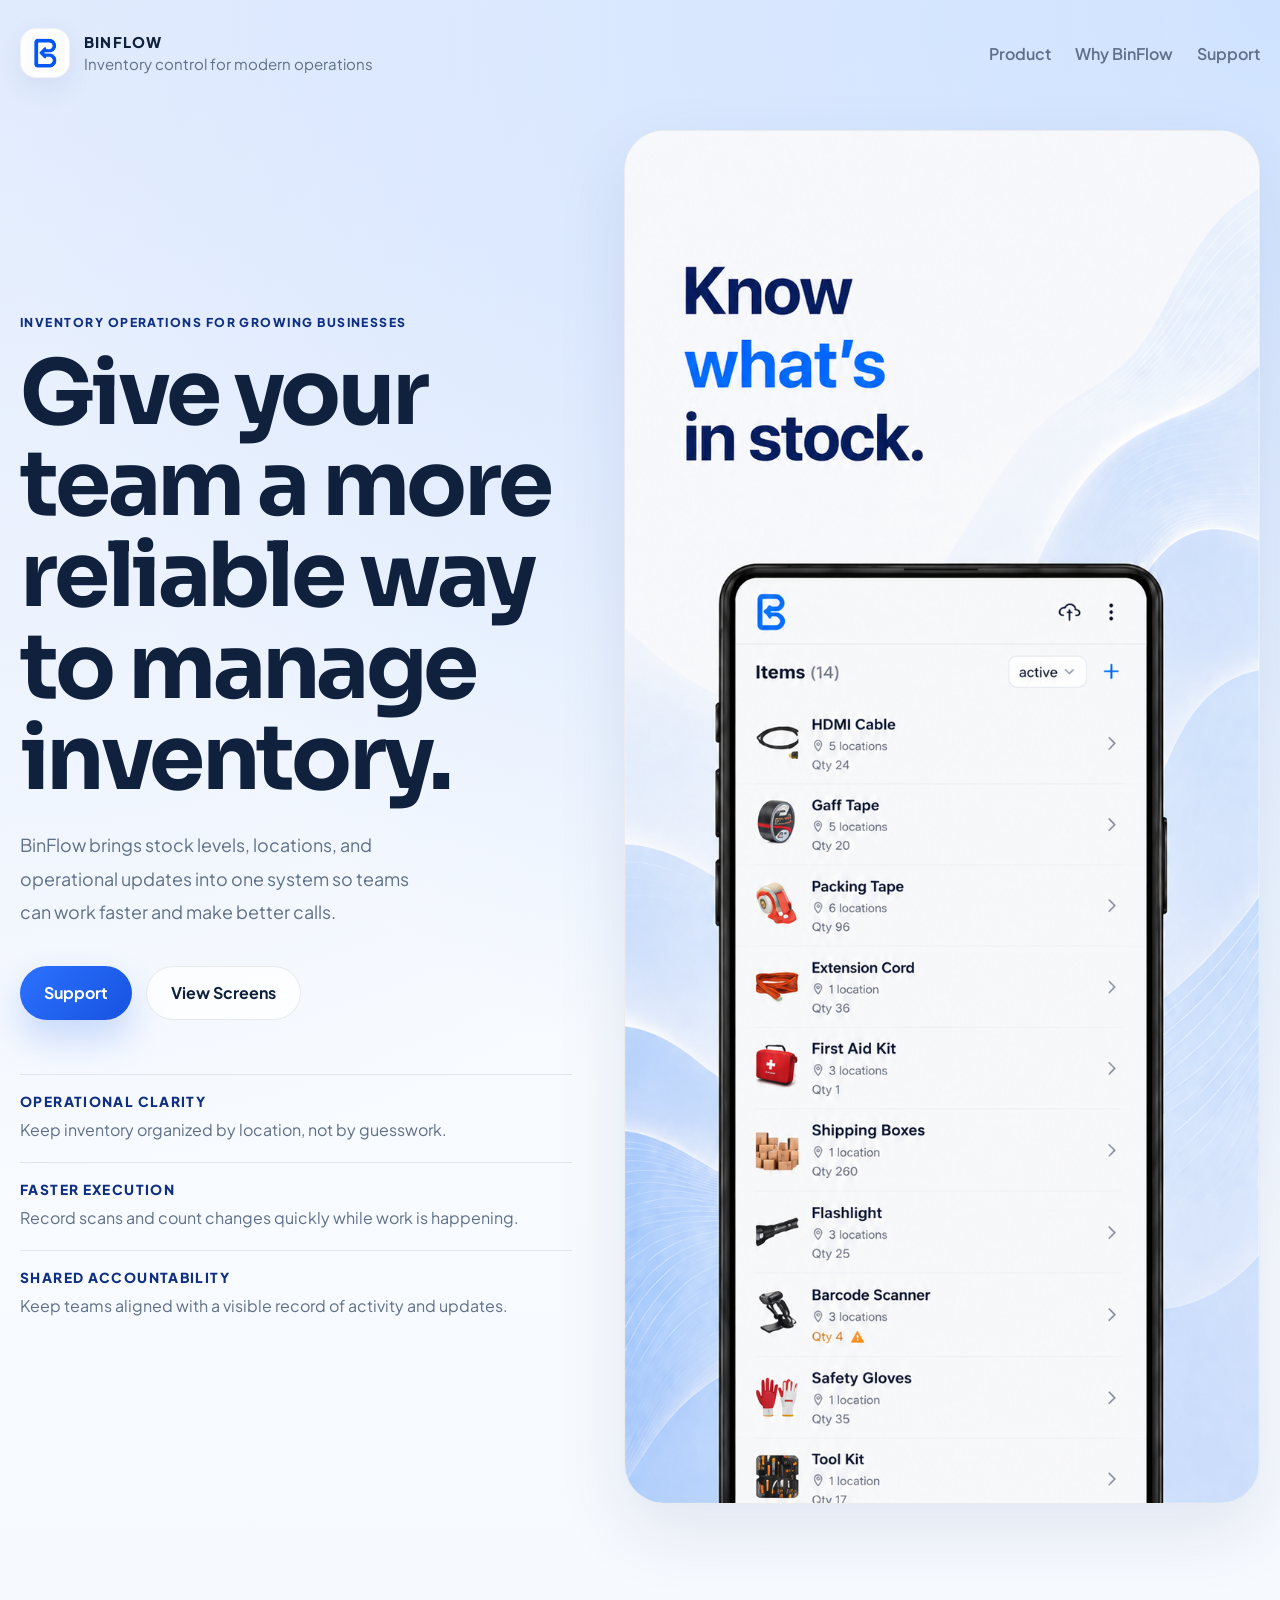
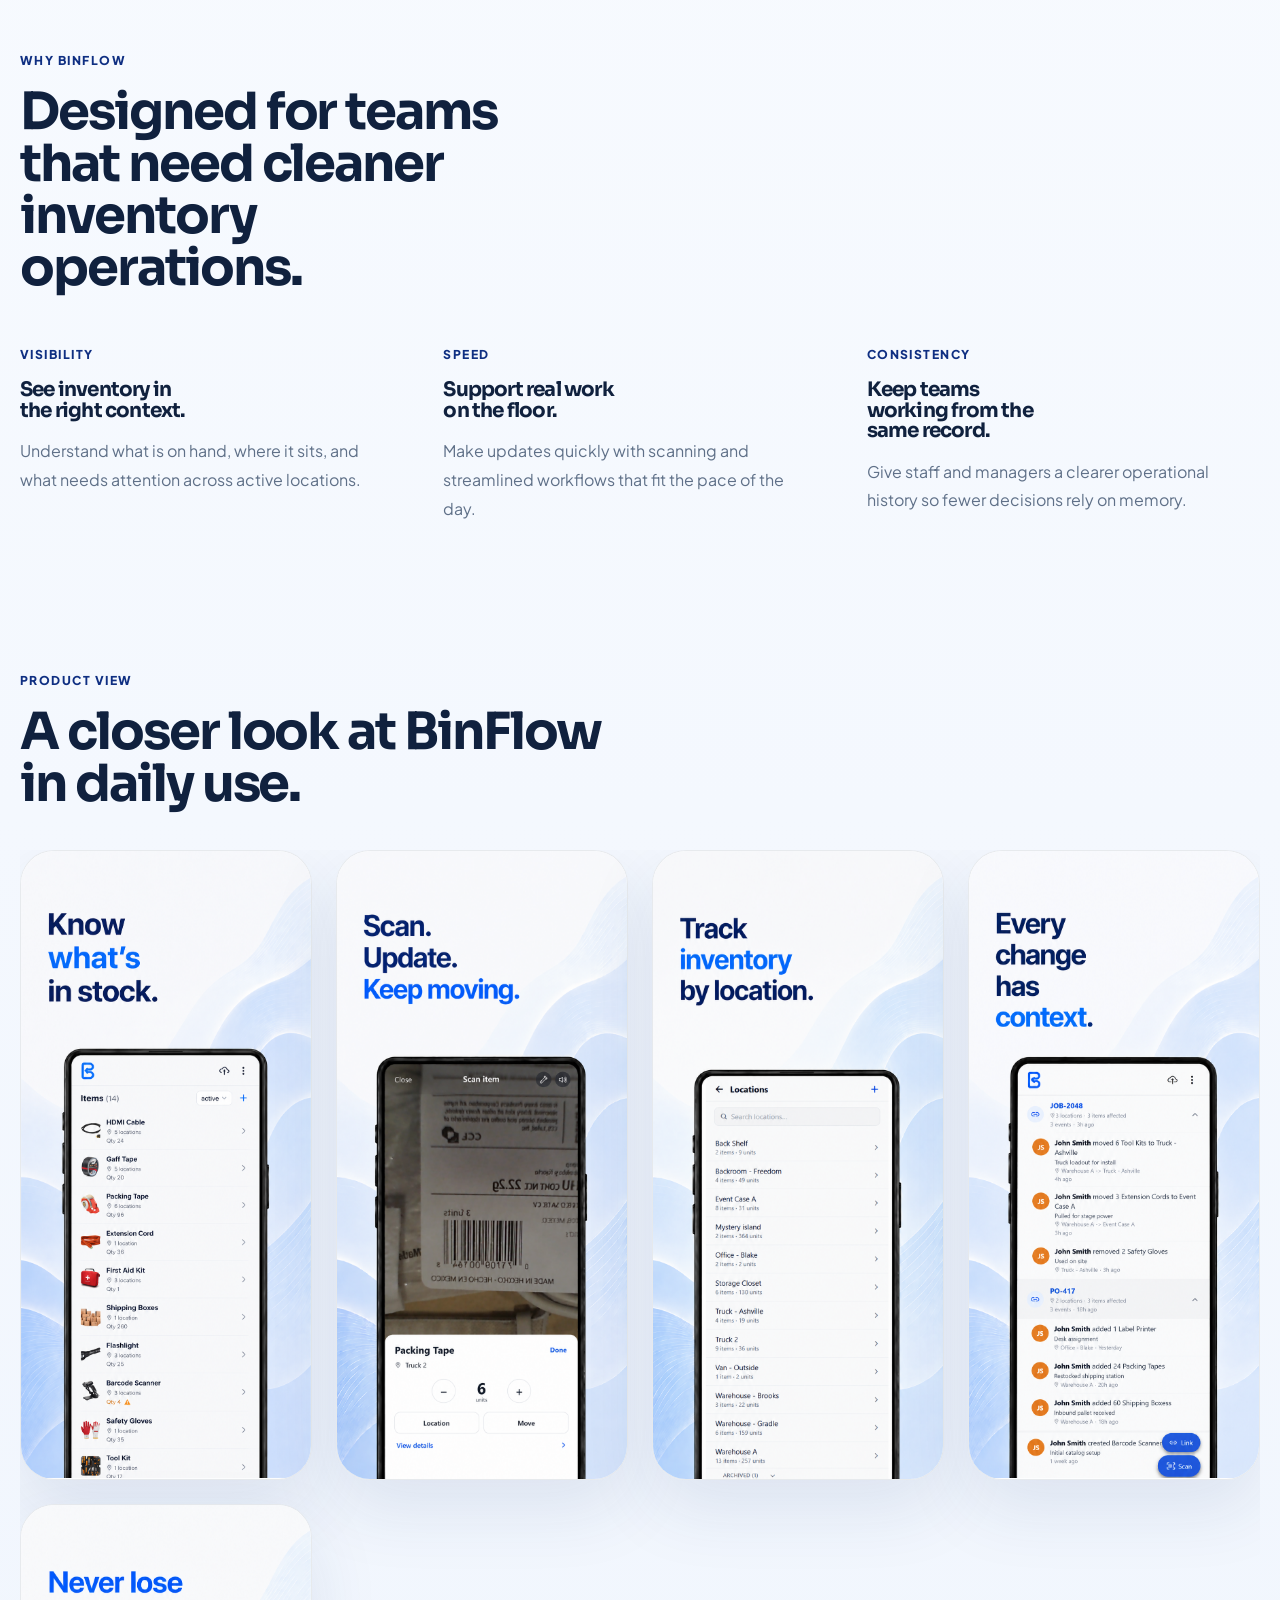
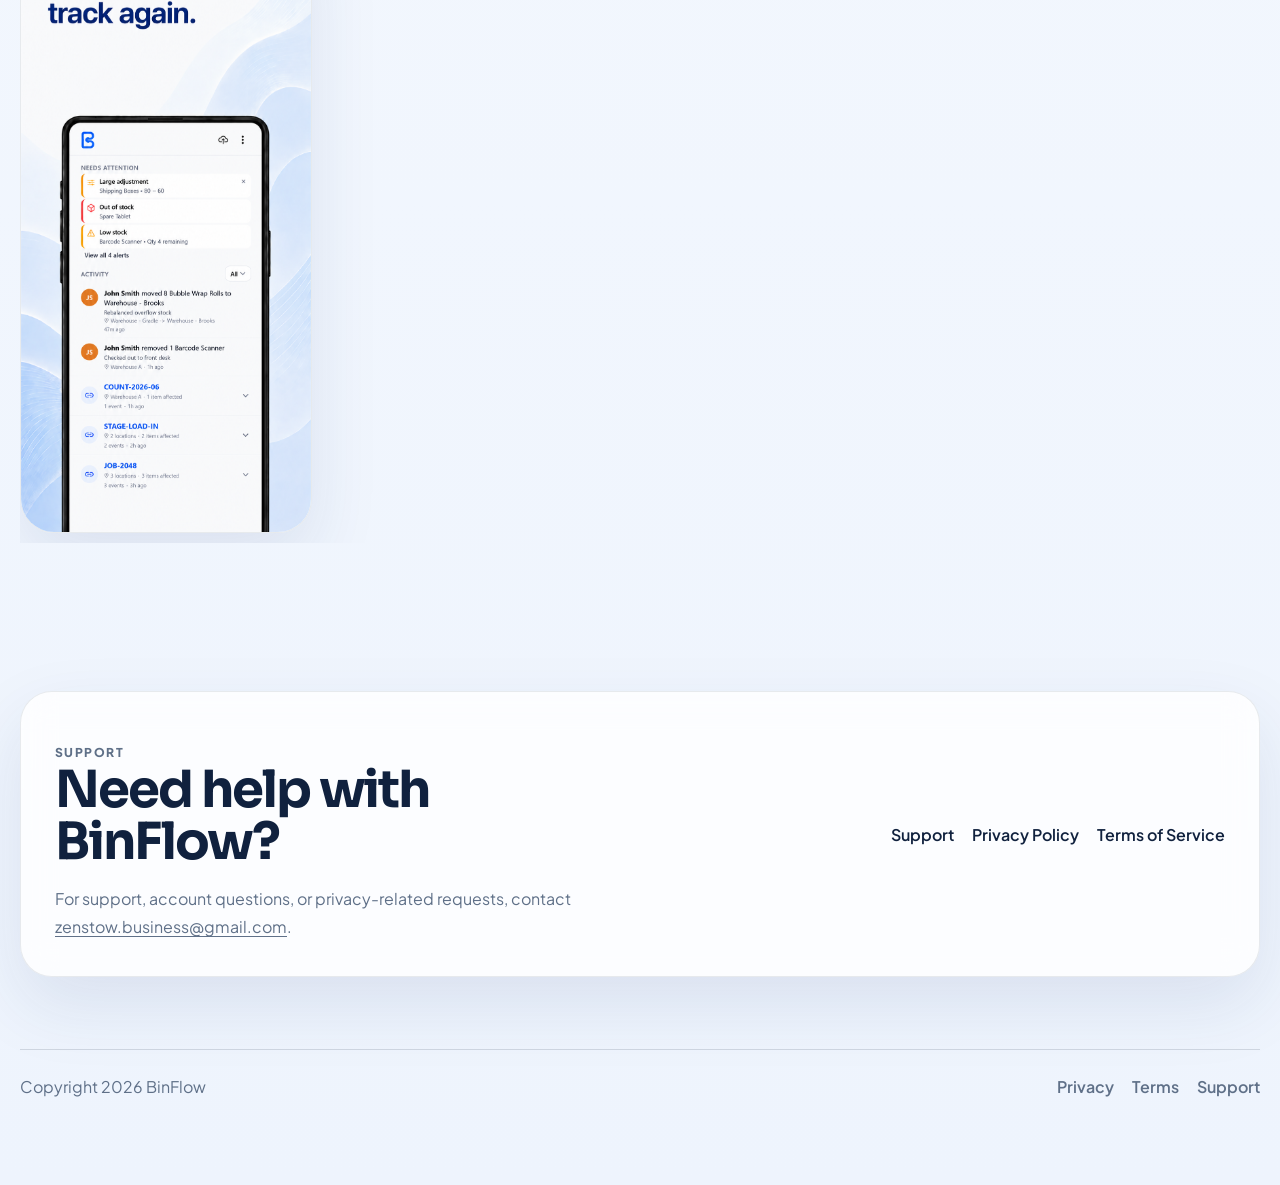
==== commit 88935151: "more improvements" ====
--- a/binflow/index.html
+++ b/binflow/index.html
@@ -25,8 +25,8 @@
         </a>
 
         <nav class="nav" aria-label="Primary">
-          <a href="#gallery">Screens</a>
-          <a href="#features">Features</a>
+          <a href="#gallery">Product</a>
+          <a href="#features">Why BinFlow</a>
           <a href="#support">Support</a>
         </nav>
       </header>
@@ -34,30 +34,30 @@
       <main>
         <section class="hero">
           <div class="hero-copy">
-            <p class="eyebrow">Inventory app for small business teams</p>
-            <h1>Know what is in stock.</h1>
+            <p class="eyebrow">Inventory operations for growing businesses</p>
+            <h1>Give your team a more reliable way to manage inventory.</h1>
             <p class="hero-lede">
-              BinFlow keeps inventory, locations, scans, and activity in one
-              clear system.
+              BinFlow brings stock levels, locations, and operational updates
+              into one system so teams can work faster and make better calls.
             </p>
 
             <div class="hero-actions">
               <a class="button button-primary" href="./support.html">Support</a>
-              <a class="button button-secondary" href="./privacy-policy.html">Privacy</a>
+              <a class="button button-secondary" href="#gallery">View Screens</a>
             </div>
 
             <div class="hero-points" aria-label="BinFlow highlights">
               <div class="hero-point">
-                <strong>Locations</strong>
-                <span>Track stock by shelf, bin, room, or truck.</span>
+                <strong>Operational clarity</strong>
+                <span>Keep inventory organized by location, not by guesswork.</span>
               </div>
               <div class="hero-point">
-                <strong>Scanning</strong>
-                <span>Update counts quickly and keep moving.</span>
+                <strong>Faster execution</strong>
+                <span>Record scans and count changes quickly while work is happening.</span>
               </div>
               <div class="hero-point">
-                <strong>History</strong>
-                <span>See what changed and why.</span>
+                <strong>Shared accountability</strong>
+                <span>Keep teams aligned with a visible record of activity and updates.</span>
               </div>
             </div>
           </div>
@@ -74,34 +74,43 @@
 
         <section class="section" id="features">
           <div class="section-heading">
-            <p class="section-kicker">Core Features</p>
-            <h2>Simple where it should be. Detailed where it matters.</h2>
+            <p class="section-kicker">Why BinFlow</p>
+            <h2>Designed for teams that need cleaner inventory operations.</h2>
           </div>
 
           <div class="feature-grid">
             <article class="feature-card">
-              <h3>Location-based inventory</h3>
-              <p>See counts where items actually live.</p>
+              <span class="feature-label">Visibility</span>
+              <h3>See inventory in the right context.</h3>
+              <p>Understand what is on hand, where it sits, and what needs attention across active locations.</p>
             </article>
             <article class="feature-card">
-              <h3>Fast scan workflows</h3>
-              <p>Capture updates without breaking pace.</p>
+              <span class="feature-label">Speed</span>
+              <h3>Support real work on the floor.</h3>
+              <p>Make updates quickly with scanning and streamlined workflows that fit the pace of the day.</p>
             </article>
             <article class="feature-card">
-              <h3>Clear operational context</h3>
-              <p>Review activity, alerts, and linked events in one place.</p>
+              <span class="feature-label">Consistency</span>
+              <h3>Keep teams working from the same record.</h3>
+              <p>Give staff and managers a clearer operational history so fewer decisions rely on memory.</p>
             </article>
           </div>
         </section>
 
         <section class="section" id="gallery">
           <div class="section-heading section-heading-wide">
-            <p class="section-kicker">Screens</p>
-            <h2>Real store screenshots from the current BinFlow mockup set.</h2>
+            <p class="section-kicker">Product View</p>
+            <h2>A closer look at BinFlow in daily use.</h2>
           </div>
 
           <div class="gallery-grid">
-            <article class="gallery-card gallery-card-large">
+            <article class="gallery-card">
+              <img
+                src="../assets/branding/binflow/screens/know-1.png"
+                alt="BinFlow inventory overview screen"
+              />
+            </article>
+            <article class="gallery-card">
               <img
                 src="../assets/branding/binflow/screens/scan-2.png"
                 alt="BinFlow scan workflow screen"
@@ -131,17 +140,18 @@
         <section class="section" id="support">
           <div class="legal-card">
             <div>
-              <p class="section-kicker">Support and Legal</p>
-              <h2>Everything public and easy to find.</h2>
+              <p class="section-kicker">Support</p>
+              <h2>Need help with BinFlow?</h2>
               <p>
-                Questions, support requests, and privacy requests:
+                For support, account questions, or privacy-related requests,
+                contact
                 <a href="mailto:zenstow.business@gmail.com">zenstow.business@gmail.com</a>.
               </p>
             </div>
             <div class="legal-links">
+              <a href="./support.html">Support</a>
               <a href="./privacy-policy.html">Privacy Policy</a>
               <a href="./terms-of-service.html">Terms of Service</a>
-              <a href="./support.html">Support</a>
             </div>
           </div>
         </section>
--- a/binflow/styles.css
+++ b/binflow/styles.css
@@ -271,35 +271,53 @@
 .feature-grid {
   display: grid;
   grid-template-columns: repeat(3, minmax(0, 1fr));
-  gap: 22px;
+  gap: 30px;
 }
 
 .feature-card {
-  min-height: 200px;
-  padding: 30px;
-  border-radius: 28px;
+  min-height: 0;
+  padding: 8px 8px 0 0;
+  border: 0;
+  border-radius: 0;
+  box-shadow: none;
+  backdrop-filter: none;
+  background: transparent;
+}
+
+.feature-label {
+  display: inline-block;
+  margin-bottom: 18px;
+  color: var(--blue-deep);
+  font-size: 0.76rem;
+  font-weight: 800;
+  letter-spacing: 0.12em;
+  text-transform: uppercase;
+}
+
+.feature-card h3 {
+  max-width: 12ch;
 }
 
 .feature-card p {
-  max-width: 24ch;
+  max-width: 29ch;
   margin: 16px 0 0;
   line-height: 1.8;
 }
 
 .gallery-grid {
   display: grid;
-  grid-template-columns: 1.15fr 0.85fr 0.85fr;
+  grid-template-columns: repeat(4, minmax(280px, 1fr));
   gap: 24px;
-  align-items: start;
+  align-items: stretch;
+  overflow-x: auto;
+  padding-bottom: 10px;
+  scrollbar-width: thin;
+  scrollbar-color: rgba(16, 33, 62, 0.2) transparent;
 }
 
 .gallery-card {
   overflow: hidden;
   border-radius: 34px;
-}
-
-.gallery-card-large {
-  grid-row: span 2;
 }
 
 .gallery-card img {
@@ -385,7 +403,6 @@
 @media (max-width: 1100px) {
   .hero,
   .feature-grid,
-  .gallery-grid,
   .legal-card {
     grid-template-columns: 1fr;
   }
@@ -394,8 +411,8 @@
     justify-content: flex-start;
   }
 
-  .gallery-card-large {
-    grid-row: auto;
+  .gallery-grid {
+    grid-template-columns: repeat(4, minmax(240px, 1fr));
   }
 }
 
@@ -423,8 +440,16 @@
     margin-top: 104px;
   }
 
+  .feature-grid {
+    gap: 40px;
+  }
+
+  .gallery-grid {
+    grid-template-columns: repeat(4, minmax(220px, 1fr));
+    gap: 18px;
+  }
+
   .screen-card,
-  .feature-card,
   .gallery-card,
   .legal-card,
   .legal-page {
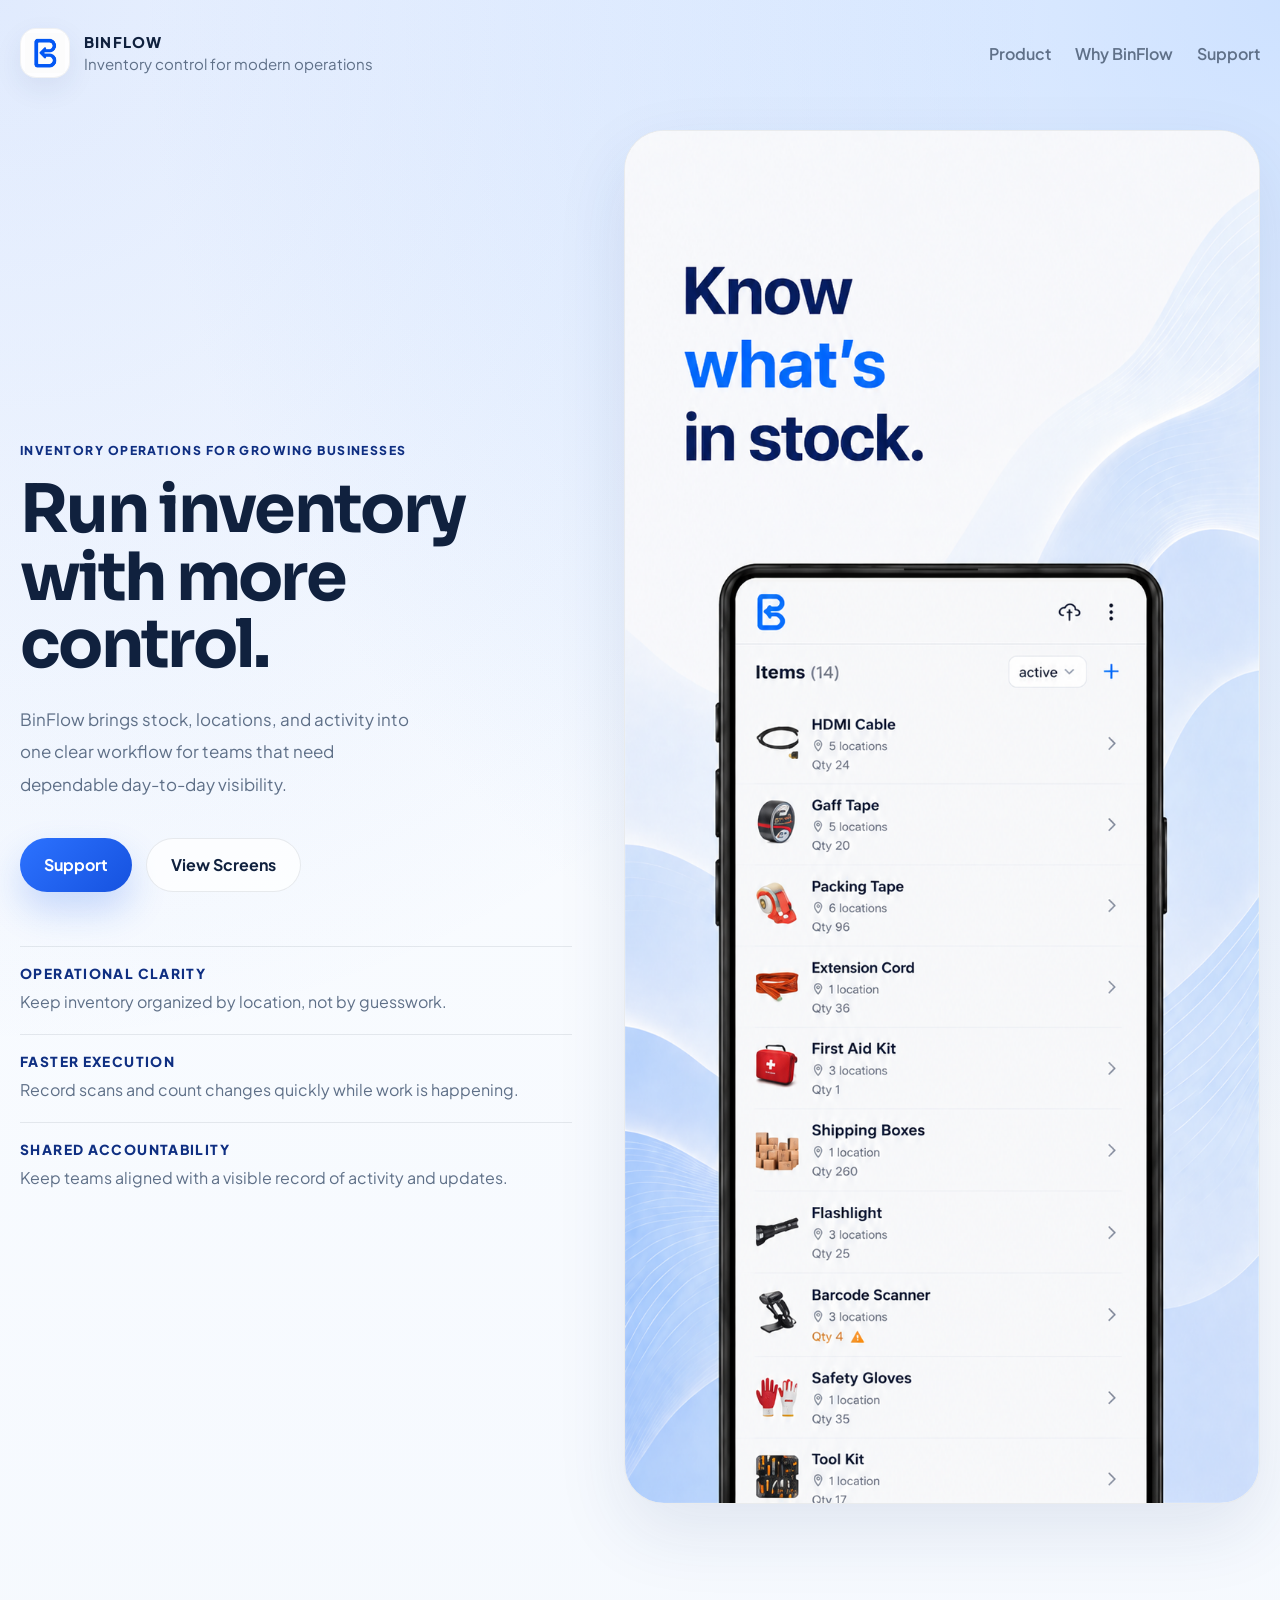
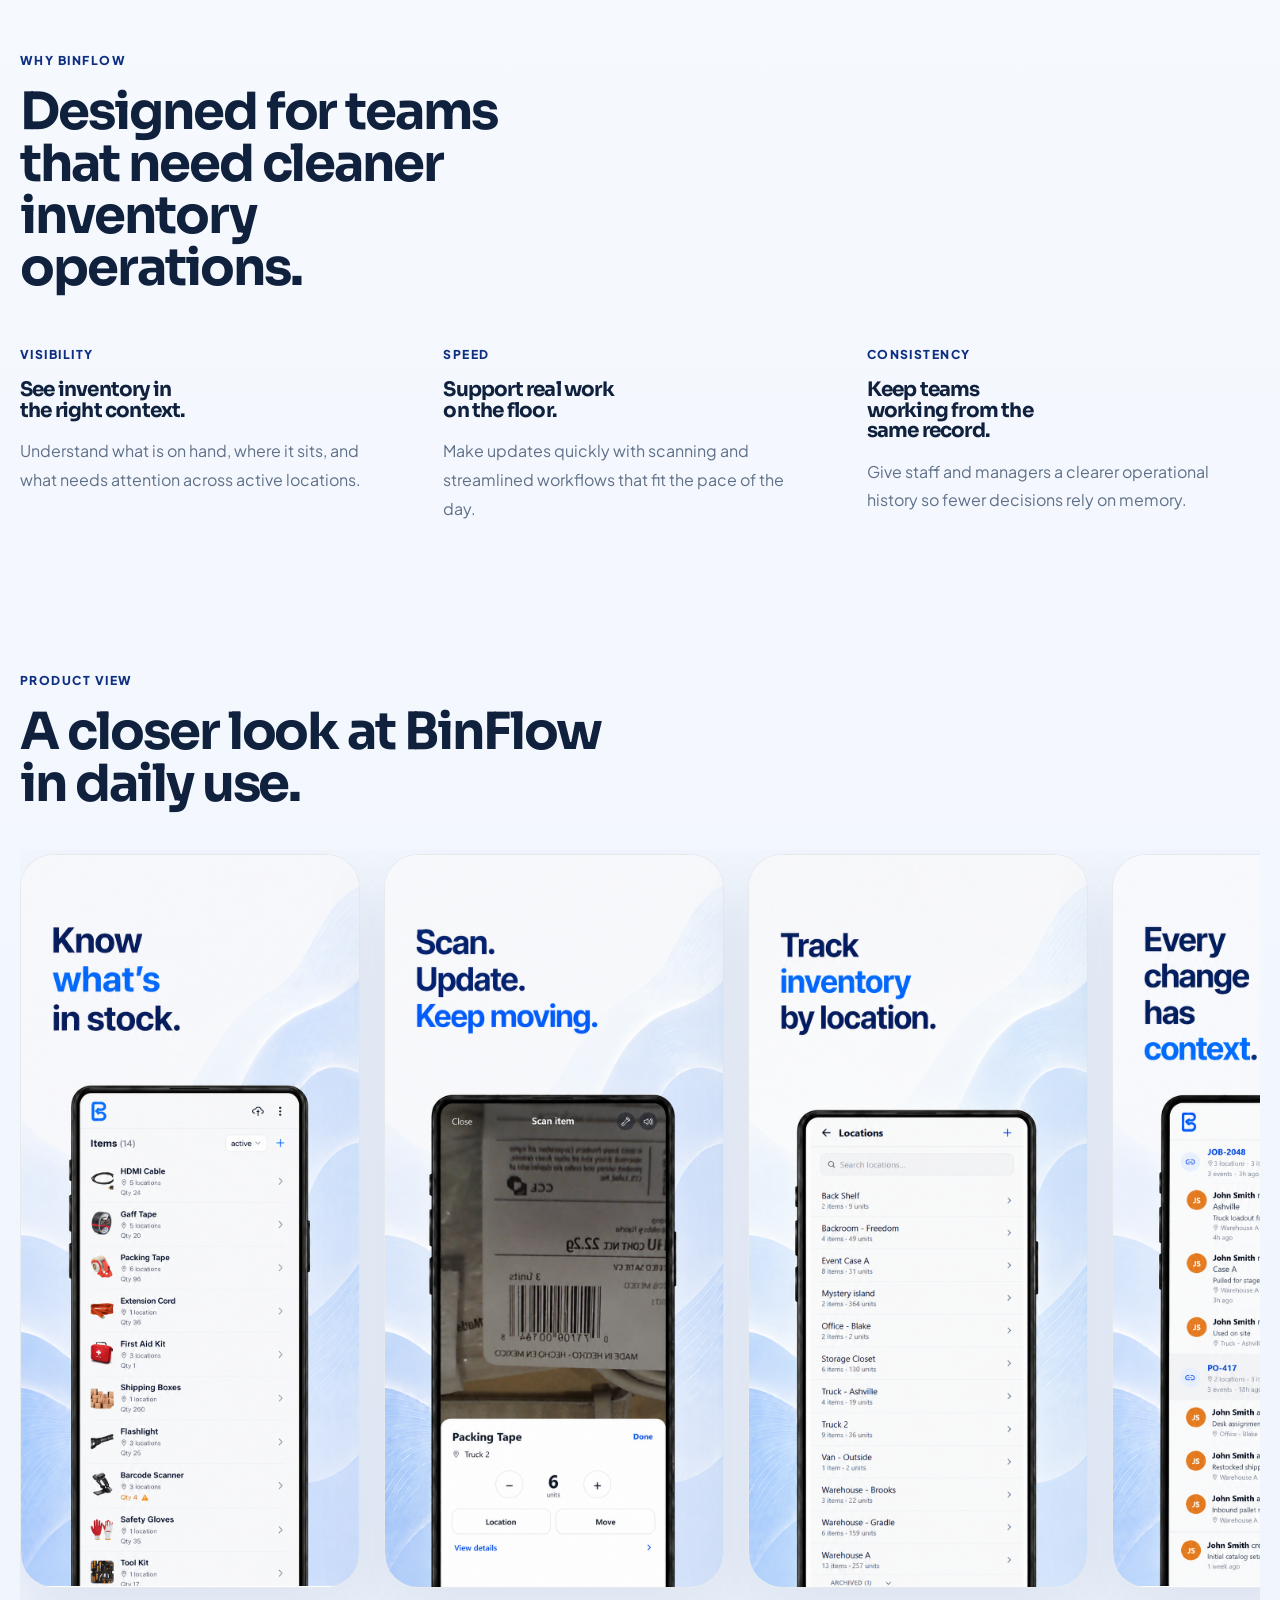
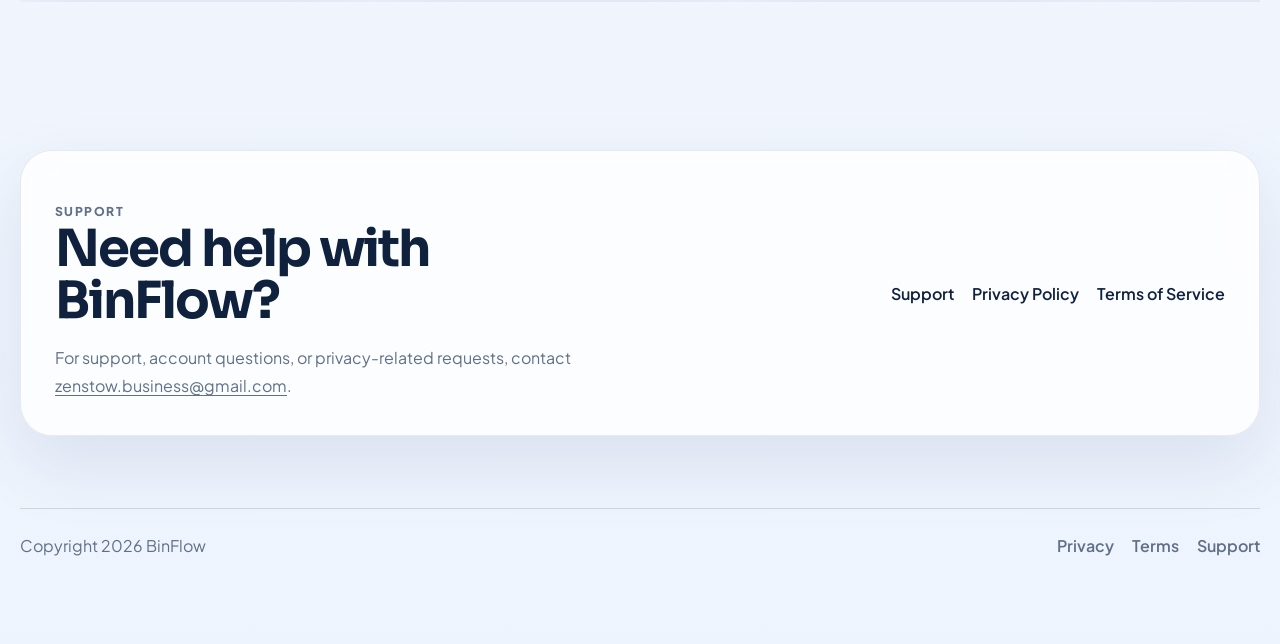
==== commit 4450a14e: "improve again" ====
--- a/binflow/index.html
+++ b/binflow/index.html
@@ -35,10 +35,10 @@
         <section class="hero">
           <div class="hero-copy">
             <p class="eyebrow">Inventory operations for growing businesses</p>
-            <h1>Give your team a more reliable way to manage inventory.</h1>
+            <h1>Run inventory with more control.</h1>
             <p class="hero-lede">
-              BinFlow brings stock levels, locations, and operational updates
-              into one system so teams can work faster and make better calls.
+              BinFlow brings stock, locations, and activity into one clear
+              workflow for teams that need dependable day-to-day visibility.
             </p>
 
             <div class="hero-actions">
@@ -103,7 +103,7 @@
             <h2>A closer look at BinFlow in daily use.</h2>
           </div>
 
-          <div class="gallery-grid">
+          <div class="gallery-rail" aria-label="BinFlow screenshots">
             <article class="gallery-card">
               <img
                 src="../assets/branding/binflow/screens/know-1.png"
@@ -126,12 +126,6 @@
               <img
                 src="../assets/branding/binflow/screens/context-4.png"
                 alt="BinFlow grouped activity context screen"
-              />
-            </article>
-            <article class="gallery-card">
-              <img
-                src="../assets/branding/binflow/screens/never-5.png"
-                alt="BinFlow attention and activity screen"
               />
             </article>
           </div>
--- a/binflow/styles.css
+++ b/binflow/styles.css
@@ -158,8 +158,8 @@
 }
 
 h1 {
-  max-width: 8ch;
-  font-size: clamp(3.4rem, 7vw, 6.2rem);
+  max-width: 9ch;
+  font-size: clamp(2.8rem, 5.2vw, 4.8rem);
 }
 
 h2 {
@@ -172,10 +172,10 @@
 }
 
 .hero-lede {
-  max-width: 30ch;
+  max-width: 34ch;
   margin: 24px 0 0;
-  font-size: 1.12rem;
-  line-height: 1.85;
+  font-size: 1.06rem;
+  line-height: 1.9;
 }
 
 .hero-actions {
@@ -251,7 +251,7 @@
 
 .screen-card {
   overflow: hidden;
-  max-width: 760px;
+  max-width: 700px;
   border-radius: 40px;
   background: var(--surface-strong);
 }
@@ -304,20 +304,21 @@
   line-height: 1.8;
 }
 
-.gallery-grid {
-  display: grid;
-  grid-template-columns: repeat(4, minmax(280px, 1fr));
+.gallery-rail {
+  display: flex;
   gap: 24px;
-  align-items: stretch;
   overflow-x: auto;
-  padding-bottom: 10px;
+  padding: 4px 4px 14px;
+  scroll-snap-type: x proximity;
   scrollbar-width: thin;
   scrollbar-color: rgba(16, 33, 62, 0.2) transparent;
 }
 
 .gallery-card {
+  flex: 0 0 min(340px, 82vw);
   overflow: hidden;
   border-radius: 34px;
+  scroll-snap-align: start;
 }
 
 .gallery-card img {
@@ -411,8 +412,8 @@
     justify-content: flex-start;
   }
 
-  .gallery-grid {
-    grid-template-columns: repeat(4, minmax(240px, 1fr));
+  .screen-card {
+    max-width: 620px;
   }
 }
 
@@ -444,8 +445,7 @@
     gap: 40px;
   }
 
-  .gallery-grid {
-    grid-template-columns: repeat(4, minmax(220px, 1fr));
+  .gallery-rail {
     gap: 18px;
   }
 
